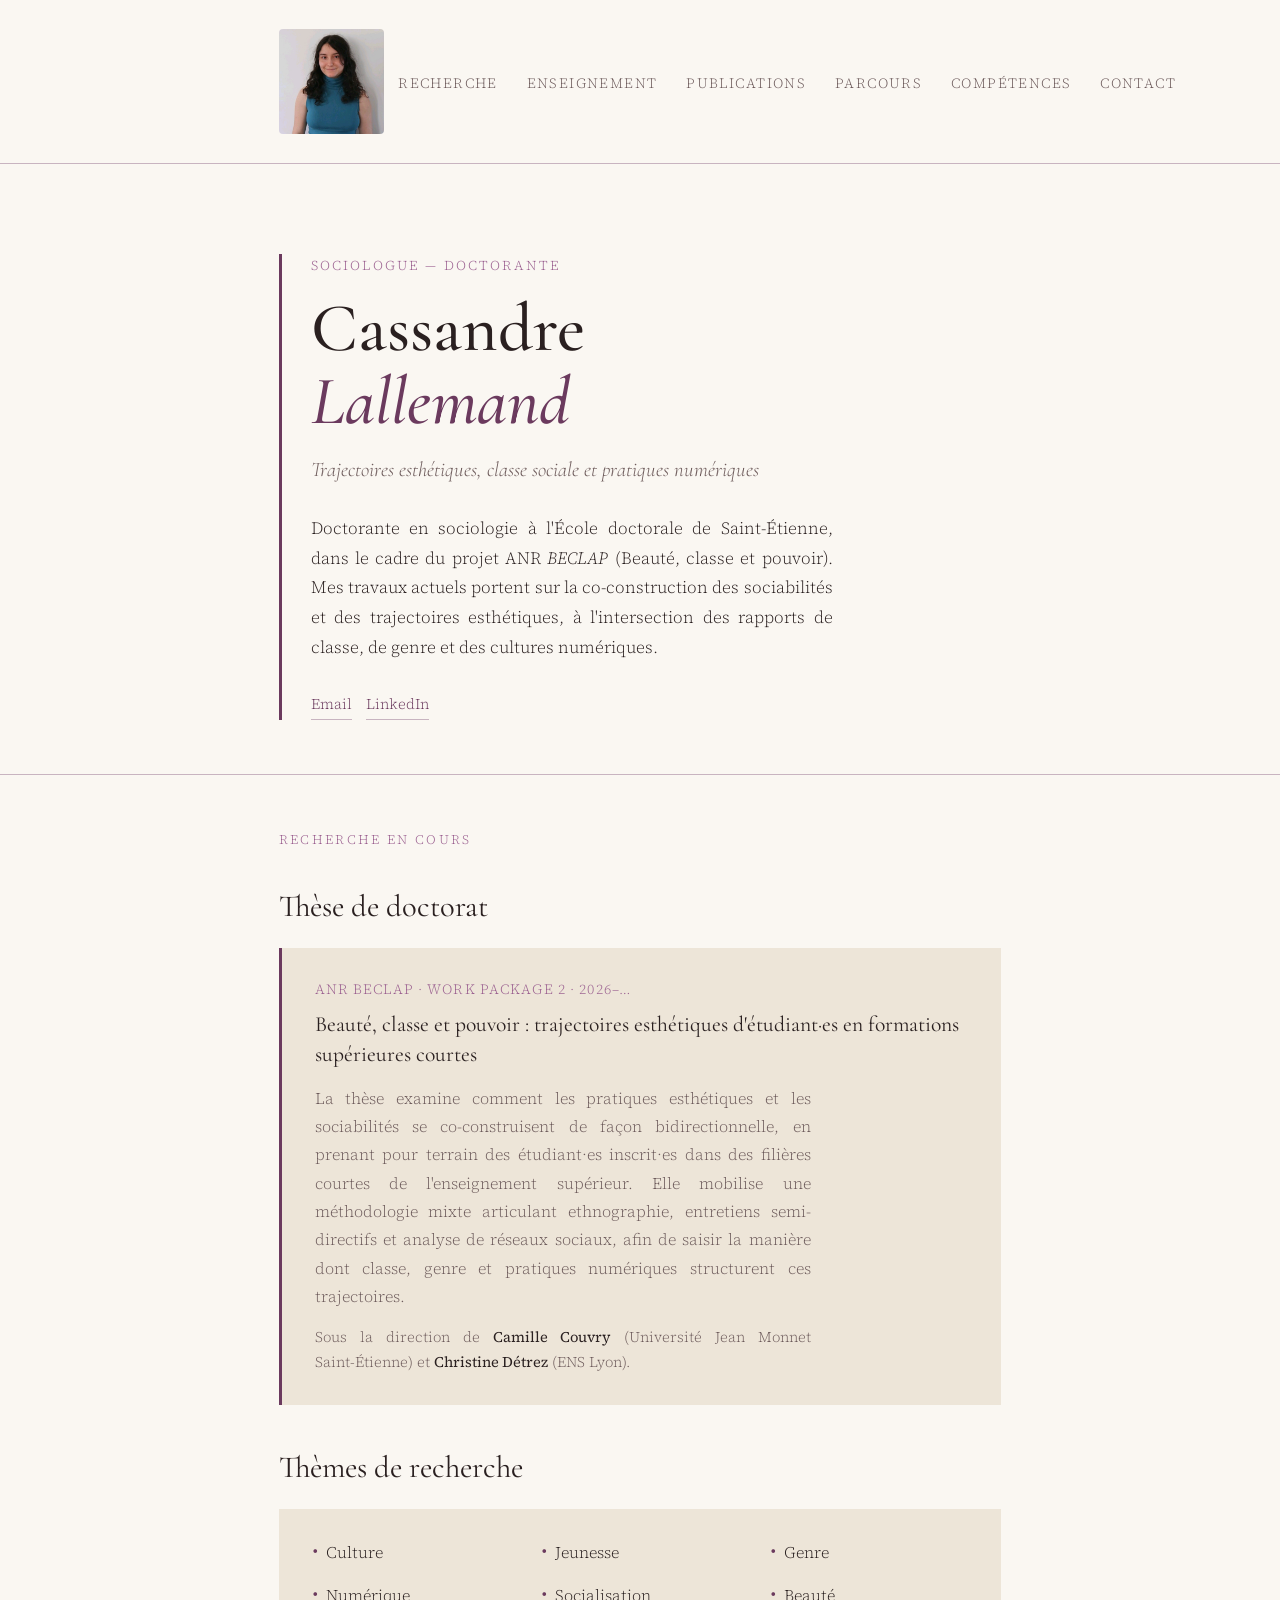
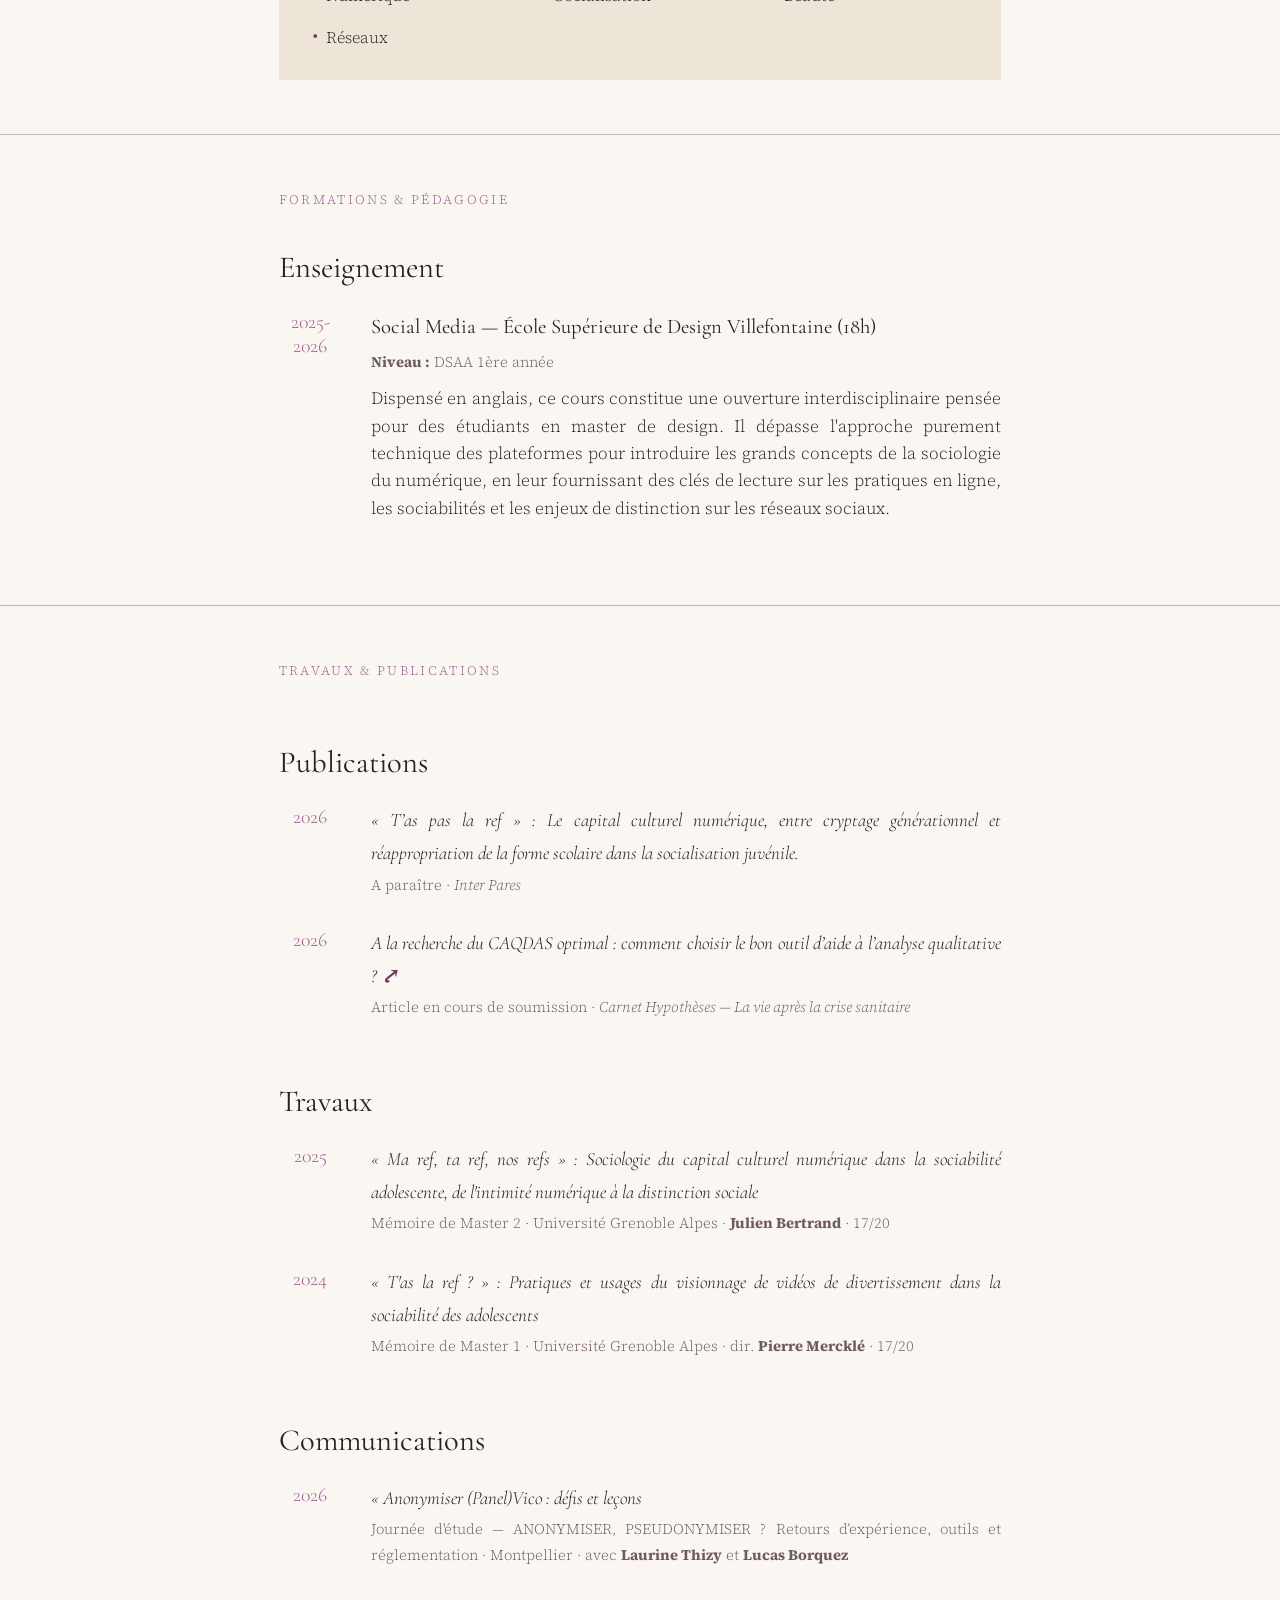
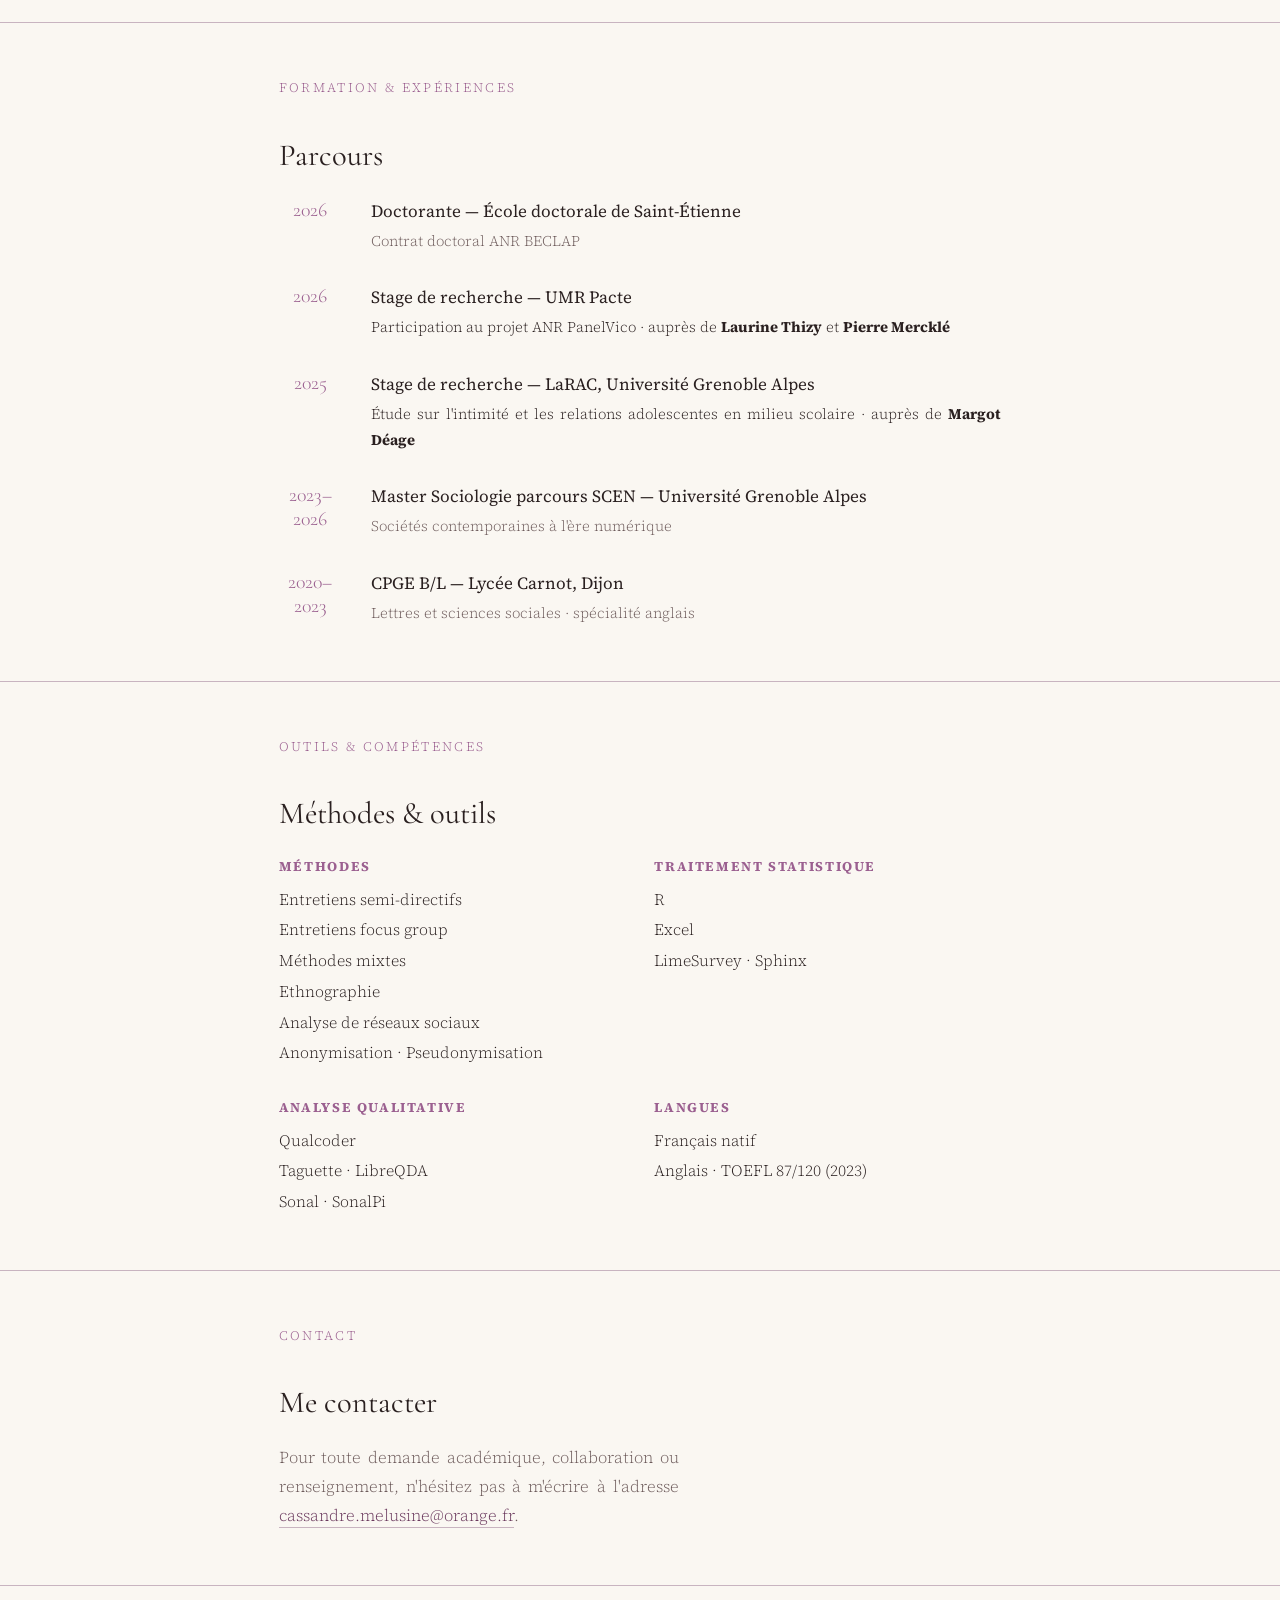
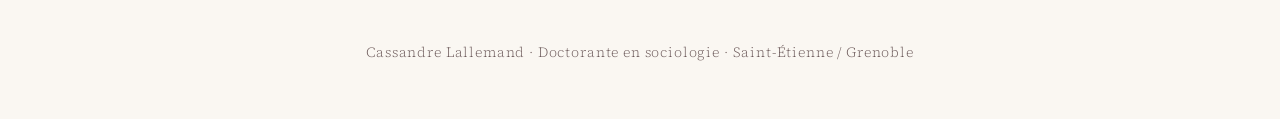
==== index.html @ 973149cc "edit ajout pages html sous sections" ====
<!DOCTYPE html>
<html lang="fr">
<head>
  <meta charset="UTF-8" />
  <meta name="viewport" content="width=device-width, initial-scale=1.0" />
  <title>Cassandre Lallemand — Sociologue</title>
  <link rel="preconnect" href="https://fonts.googleapis.com" />
  <link rel="preconnect" href="https://fonts.gstatic.com" crossorigin />
  <link href="https://fonts.googleapis.com/css2?family=Cormorant+Garamond:ital,wght@0,300;0,400;0,600;1,300;1,400&family=Source+Serif+4:ital,wght@0,300;0,400;1,300&display=swap" rel="stylesheet" />
  <link rel="stylesheet" href="style.css" />
</head>

<body>

  <!-- ── Navigation ── -->
  <nav>
    <div class="container">
     <a class="nav-name" href="#">
    <img src="image/profil.png" alt="Photo de Cassandre Lallemand">
</a>
      <ul class="nav-links">
        <li><a href="#recherche">Recherche</a></li>
        <li><a href="#teaching">Enseignement</a></li>
        <li><a href="#publications">Publications</a></li>
        <li><a href="#parcours">Parcours</a></li>
        <li><a href="#competences">Compétences</a></li>
        <li><a href="#contact">Contact</a></li>
      </ul>
    </div>
  </nav>

  <!-- ── Hero ── -->
  <header>
    <div class="container">
      <div class="hero-inner">
        <div class="hero-text">
          <p class="hero-label">Sociologue — Doctorante</p>
          <h1>Cassandre<br /><em>Lallemand</em></h1>
          <p class="hero-tagline">
            Trajectoires esthétiques, classe sociale et pratiques numériques
          </p>
          <p class="hero-bio">
            Doctorante en sociologie à l'École doctorale de Saint-Étienne, dans le cadre du projet ANR <em>BECLAP</em> (Beauté, classe et pouvoir). Mes travaux actuels portent sur la co-construction des sociabilités et des trajectoires esthétiques, à l'intersection des rapports de classe, de genre et des cultures numériques.
          </p>
          <div class="hero-contact">
           <a href="mailto:votre.email@exemple.com">Email</a>
            <a href="https://www.linkedin.com/in/cassandre-lallemand-25590733a" target="_blank" rel="noopener noreferrer">LinkedIn</a>
          </div>

        </div>
      </div>
    </div>
  </header>

  <!-- ── Recherche en cours ── -->
  <section id="recherche">
    <div class="container">
      <p class="section-eyebrow">Recherche en cours</p>
      <h2>Thèse de doctorat</h2>
      <div class="thesis-card">
        <p class="card-meta">ANR BECLAP · Work Package 2 · 2026–…</p>
        <h3>
         <a href="pages/projetdethese.html" class="test">
    Beauté, classe et pouvoir : trajectoires esthétiques d'étudiant·es en formations supérieures courtes
  </a>
        </h3>
        <p>
          La thèse examine comment les pratiques esthétiques et les sociabilités
          se co-construisent de façon bidirectionnelle, en prenant pour terrain
          des étudiant·es inscrit·es dans des filières courtes de l'enseignement
          supérieur. Elle mobilise une méthodologie mixte articulant ethnographie,
          entretiens semi-directifs et analyse de réseaux sociaux, afin de saisir
          la manière dont classe, genre et pratiques numériques structurent ces
          trajectoires.
        </p>
        <p class="card-supervisors">
          Sous la direction de <strong>Camille Couvry</strong> (Université Jean Monnet Saint-Étienne)
          et <strong>Christine Détrez</strong> (ENS Lyon).
        </p>
      </div>

        <h2>Thèmes de recherche</h2>
<div class="thesis-card themes-card">
  <ul class="themes-list">
    <li>Culture</li>
    <li>Numérique</li>
    <li>Réseaux</li>
    <li>Jeunesse</li>
    <li>Genre</li>
    <li>Socialisation</li>
    <li>Beauté</li>
  </ul>
</div>
    </div>
  </section>

  <!-- NOUVELLE SECTION : ENSEIGNEMENT               -->
  <section id="teaching">
    <div class="container">
      <p class="section-eyebrow">Formations & Pédagogie</p>
      <h2>Enseignement</h2>

      <!-- ARTICLE 1 : Social Media — École Supérieure de Design Villefontaine (18h) -->
      <div class="teaching-item">
        <div class="te-date">2025-2026</div>
        <div class="te-body">
            <span class="te-title">Social Media — École Supérieure de Design Villefontaine (18h)</span>
            <div class="te-details">
                <strong>Niveau :</strong> DSAA 1ère année
            </div>
            <div class="te-description">
                <p>Dispensé en anglais, ce cours constitue une ouverture interdisciplinaire pensée pour des étudiants en master de design. Il dépasse l'approche purement technique des plateformes pour introduire les grands concepts de la sociologie du numérique, en leur fournissant des clés de lecture sur les pratiques en ligne, les sociabilités et les enjeux de distinction sur les réseaux sociaux.</p>
            </div>
        </div>
      </div>

    </div >
  </section>

  <!-- ── Publications ── -->
  <section id="publications">
    <div class="container">
      <p class="section-eyebrow">Travaux &amp; publications</p>
      <h2>Publications</h2>

      <ul class="pub-list">

        <!-- Article à paraître — à compléter -->
        <li class="pub-item">
          <span class="pub-year">2026</span>
          <div class="pub-body">
            <p class="pub-title">« T’as pas la ref » : Le capital culturel numérique, entre cryptage générationnel et réappropriation de la forme scolaire dans la socialisation juvénile.</p>
            <p class="pub-meta">
              A paraître ·
              <em>Inter Pares</em>
            </p>
          </div>
        </li>

        <li class="pub-item">
          <span class="pub-year">2026</span>
          <div class="pub-body">
            <p class="pub-title">A la recherche du CAQDAS optimal : comment choisir le bon outil d’aide à l’analyse qualitative ?
              <a href="https://vico.hypotheses.org/2273" class="styled-link">&#10532;</a>
            </p>
            
            <p class="pub-meta">
              Article en cours de soumission ·
              <em>Carnet Hypothèses — La vie après la crise sanitaire</em>
            </p>
          </div>
        </li>

      </ul>

      <h2>Travaux</h2>
             <ul class="pub-list">
      <!-- Mémoires de master -->
        <li class="pub-item">
          <span class="pub-year">2025</span>
          <div class="pub-body">
            <p class="pub-title">
              <a href="pages/memoire.html" class="test"> « Ma ref, ta ref, nos refs » : Sociologie du capital culturel numérique dans la sociabilité adolescente, de l'intimité numérique à la distinction sociale
                </a>
              </p>
            <p class="pub-meta">Mémoire de Master 2 · Université Grenoble Alpes · <strong>Julien Bertrand</strong> · 17/20</p>
          </div>
        </li>

        <li class="pub-item">
          <span class="pub-year">2024</span>
          <div class="pub-body">
            <p class="pub-title">
              « T'as la ref ? » : Pratiques et usages du visionnage de vidéos de divertissement dans la sociabilité des adolescents
            </p>
            <p class="pub-meta">Mémoire de Master 1 · Université Grenoble Alpes · dir. <strong>Pierre Mercklé</strong> · 17/20</p>
          </div>
        </li>


      </ul>
      <h2>Communications</h2>
             <ul class="pub-list">
      <!-- Journées d'étude -->
        <li class="pub-item">
          <span class="pub-year">2026</span>
          <div class="pub-body">
            <p class="pub-title">
              <a href="pages/JEMontpellier.html" class="test"> « Anonymiser (Panel)Vico : défis et leçons
                </a>
              </p>
            <p class="pub-meta">Journée d'étude — ANONYMISER, PSEUDONYMISER ? Retours d’expérience, outils et réglementation · Montpellier · avec <strong>Laurine Thizy</strong> et <strong>Lucas Borquez</strong></p>
          </div>
        </li>


      </ul>
    </div>
  </section>

  <!-- ── Parcours ── -->
 <section id="parcours">
  <div class="container">
    <p class="section-eyebrow">Formation &amp; expériences</p>
    <h2>Parcours</h2>

    <ul class="timeline">
      <li class="tl-item">
        <span class="tl-date">2026</span>
        <div class="tl-body">
          <p class="tl-title">Doctorante — École doctorale de Saint-Étienne</p>
          <p class="tl-sub">Contrat doctoral ANR BECLAP</p>
        </div>
      </li>
      
      <li class="tl-item">
        <span class="tl-date">2026</span>
        <div class="tl-body">
          <p class="tl-title">Stage de recherche — UMR Pacte</p>
          <p class="tl-sub">
            <a href="pages/stagePanelVico.html" class="test">
              Participation au projet ANR PanelVico · auprès de <strong>Laurine Thizy</strong> et <strong>Pierre Mercklé</strong>
            </a>
          </p>
        </div>
      </li>
      
      <li class="tl-item">
        <span class="tl-date">2025</span>
        <div class="tl-body">
          <p class="tl-title">Stage de recherche — LaRAC, Université Grenoble Alpes</p>
          <p class="tl-sub">
            <a href="pages/stageLaRAC.html" class="test">
              Étude sur l'intimité et les relations adolescentes en milieu scolaire · auprès de <strong>Margot Déage</strong>
            </a>
          </p>
        </div>
      </li>
      
      <li class="tl-item">
        <span class="tl-date">2023–2026</span>
        <div class="tl-body">
          <p class="tl-title">Master Sociologie parcours SCEN — Université Grenoble Alpes</p>
          <p class="tl-sub">Sociétés contemporaines à l'ère numérique</p>
        </div>
      </li>
      <li class="tl-item">
        <span class="tl-date">2020–2023</span>
        <div class="tl-body">
          <p class="tl-title">CPGE B/L — Lycée Carnot, Dijon</p>
          <p class="tl-sub">Lettres et sciences sociales · spécialité anglais</p>
        </div>
      </li>
    </ul>
  </div>
</section>

  <!-- ── Compétences ── -->
  <section id="competences">
    <div class="container">
      <p class="section-eyebrow">Outils &amp; compétences</p>
      <h2>Méthodes &amp; outils</h2>

      <div class="skills-grid">
        <div class="skill-group">
          <h3>Méthodes</h3>
          <ul>
            <li>Entretiens semi-directifs</li>
            <li>Entretiens focus group</li>
            <li>Méthodes mixtes</li>
            <li>Ethnographie</li>
            <li>Analyse de réseaux sociaux</li>
            <li>Anonymisation · Pseudonymisation</li>
          </ul>
        </div>
        <div class="skill-group">
          <h3>Traitement statistique</h3>
          <ul>
            <li>R</li>
            <li>Excel</li>
            <li>LimeSurvey · Sphinx</li>
          </ul>
        </div>
        <div class="skill-group">
          <h3>Analyse qualitative</h3>
          <ul>
            <li>Qualcoder</li>
            <li>Taguette · LibreQDA</li>
            <li>Sonal · SonalPi</li>
          </ul>
        </div>
        <div class="skill-group">
          <h3>Langues</h3>
          <ul>
            <li>Français natif</li>
            <li>Anglais · TOEFL 87/120 (2023)</li>
          </ul>
        </div>
      </div>
    </div>
  </section>

  <!-- ── Contact ── -->
  <section id="contact">
    <div class="container">
      <p class="section-eyebrow">Contact</p>
      <h2>Me contacter</h2>
      <p style="font-size: 0.92rem; color: var(--clr-muted); max-width: 50ch;">
        Pour toute demande académique, collaboration ou renseignement,
        n'hésitez pas à m'écrire à l'adresse
        <a href="mailto:cassandre.melusine@orange.fr" style="color: var(--clr-bordeaux); text-decoration: none; border-bottom: 1px solid var(--clr-rule);">cassandre.melusine@orange.fr</a>.
      </p>
    </div>
  </section>

  <!-- ── Footer ── -->
  <footer>
    <div class="container">
      Cassandre Lallemand · Doctorante en sociologie · Saint-Étienne / Grenoble
    </div>
  </footer>

</body>
</html>
---- style.css ----
/* ── Tokens ──────────────────────────────────────────── */
:root {
    --clr-bg:        #FAF7F2;
    --clr-beige:     #EDE5D8;
    --clr-bordeaux:  #6B3A5E;
    --clr-bordeaux-light: #9B6090;
    --clr-text:      #2A2020;
    --clr-muted:     #6E5C5C;
    --clr-rule:      #C8B4C0;

    --ff-display:  'Cormorant Garamond', Georgia, serif;
    --ff-body:     'Source Serif 4', Georgia, serif;

    --space-xs:  0.4rem;
    --space-s:   0.8rem;
    --space-m:   1.6rem;
    --space-l:   3rem;
    --space-xl:  5rem;

    --max-w: 780px;
}

*, *::before, *::after { box-sizing: border-box; margin: 0; padding: 0; }

html { font-size: 18px; scroll-behavior: smooth; }

body {
    background: var(--clr-bg);
    color: var(--clr-text);
    font-family: var(--ff-body);
    font-weight: 300;
    line-height: 1.75;
}

/* ── Layout ──────────────────────────────────────────── */
.container {
    max-width: var(--max-w);
    margin: 0 auto;
    padding: 0 var(--space-m);
}

/* ── Navigation ──────────────────────────────────────── */
nav {
    position: sticky;
    top: 0;
    z-index: 100;
    background: rgba(250, 247, 242, 0.92);
    backdrop-filter: blur(6px);
    border-bottom: 1px solid var(--clr-rule);
}

nav .container {
  display: flex;
  align-items: center;
  justify-content: space-between;
  /* Augmentation du padding vertical pour créer plus d'espace */
  padding-top: var(--space-m); 
  padding-bottom: var(--space-m); 
}

.nav-name {
  /* Suppression des styles textuels */
  font-family: none; 
  font-size: 0; /* Important : annule le font-size du texte */
  letter-spacing: 0;
  color: transparent; /* Rend la couleur de texte invisible */
  text-decoration: none;
}

/* Ajout d'un sélecteur pour cibler spécifiquement l'image à l'intérieur du nom */
.nav-name img {
    display: block; /*
    width: 105px; /* Largeur souhaitée de la photo (ajustez au besoin) */
    height: 105px; /* Hauteur souhaitée de la photo (doit idéalement être égale à la largeur pour un carré parfait) */
    border-radius: 4px; 
     margin-right: var(--space-s); //* Optionnel : adoucit les coins de l'image */
}

.nav-links {
    display: flex;
    gap: var(--space-m);
    list-style: none;
}

.nav-links a {
    font-family: var(--ff-body);
    font-size: 0.78rem;
    letter-spacing: 0.10em;
    text-transform: uppercase;
    color: var(--clr-muted);
    text-decoration: none;
    transition: color 0.2s;
}

.nav-links a:hover { color: var(--clr-bordeaux); }

.styled-link {
    text-decoration: none; /* Supprime le soulignement bleu/noir par défaut du lien */
    color: #6B3A5E;        /* Définit une couleur attractive (ex: bleu) */
    font-weight: bold;     /* Rend le texte plus visible et important */
    display: inline-block; /* Permet de mieux gérer l'espacement interne */
    font-size: inherit;   /* Force le lien à prendre la taille du texte environnant */
    font-family: inherit; /* Force le lien à prendre la police du texte environnant */
}

.test {
    color: #2A2020;        /* Définit une couleur attractive (ex: bleu) */
    display: inline-block; /* Permet de mieux gérer l'espacement interne */
    text-decoration: none;
}

.test:hover {
    font-weight: bold;         /* Rend le texte gras au survol */
     color: #6B3A5E;
    text-decoration: underline; /* Ajoute le soulignement au survol */
}

/* ── Hero ────────────────────────────────────────────── */
header {
    padding: var(--space-xl) 0 var(--space-l);
}

.hero-inner {
    display: flex;
    align-items: flex-start;
    gap: var(--space-l);
}

/* La signature : ligne verticale bordeaux à gauche du bloc nom */
.hero-text {
    border-left: 3px solid var(--clr-bordeaux);
    padding-left: var(--space-m);
}

.hero-label {
    font-family: var(--ff-body);
    font-size: 0.75rem;
    letter-spacing: 0.16em;
    text-transform: uppercase;
    color: var(--clr-bordeaux-light);
    margin-bottom: var(--space-s);
}

h1 {
    font-family: var(--ff-display);
    font-weight: 500;
    font-size: clamp(2.4rem, 6vw, 3.8rem);
    line-height: 1.08;
    color: var(--clr-text);
    margin-bottom: var(--space-s);
}

h1 em {
    font-style: italic;
    color: var(--clr-bordeaux);
}

.hero-tagline {
    font-family: var(--ff-display);
    font-style: italic;
    font-size: 1.15rem;
    color: var(--clr-muted);
    margin-bottom: var(--space-m);
    line-height: 1.5;
}

.hero-bio {
    font-size: 0.95rem;
    color: var(--clr-text);
    max-width: 58ch;
    margin-bottom: var(--space-m);
}

.hero-contact {
    display: flex;
    flex-wrap: wrap;
    gap: var(--space-s);
    font-size: 0.82rem;
    color: var(--clr-muted);
}

.hero-contact a {
    color: var(--clr-bordeaux);
    text-decoration: none;
    border-bottom: 1px solid var(--clr-rule);
    padding-bottom: 1px;
    transition: border-color 0.2s, color 0.2s;
}

.hero-contact a:hover {
    color: var(--clr-text);
    border-color: var(--clr-bordeaux);
}

/* ── Sections communes ───────────────────────────────── */
section {
    padding: var(--space-l) 0;
    border-top: 1px solid var(--clr-rule);
}

.section-eyebrow {
    font-size: 0.72rem;
    letter-spacing: 0.18em;
    text-transform: uppercase;
    color: var(--clr-bordeaux-light);
    margin-bottom: var(--space-m);
}

h2 {
    font-family: var(--ff-display);
    font-weight: 400;
    font-size: 1.7rem;
    color: var(--clr-text);
    margin-bottom: var(--space-m);
}

/* ============================================== */
/* AJUSTEMENT DE MARGE POUR LES TITRES DE SECTION   */
/* ============================================== */

h2 {
    margin-bottom: var(--space-s); /* Utilise l'espace S (0.8rem) défini dans vos tokens */
}

#travaux h2, 
#publications h2 {
    margin-top: var(--space-l); 
}


/* ── Recherche en cours ──────────────────────────────── */
.thesis-card {
    background: var(--clr-beige);
    border-left: 3px solid var(--clr-bordeaux);
    padding: var(--space-m) var(--space-m) var(--space-m) calc(var(--space-m) + 4px);
}

.thesis-card .card-meta {
    font-size: 0.78rem;
    letter-spacing: 0.08em;
    text-transform: uppercase;
    color: var(--clr-bordeaux-light);
    margin-bottom: var(--space-xs);
}

.thesis-card h3 {
    font-family: var(--ff-display);
    font-weight: 400;
    font-size: 1.2rem;
    margin-bottom: var(--space-s);
    line-height: 1.4;
}

.thesis-card p {
    font-size: 0.9rem;
    color: var(--clr-muted);
    max-width: 62ch;
}

.thesis-card .card-supervisors {
    margin-top: var(--space-s);
    font-size: 0.82rem;
    color: var(--clr-muted);
}

.thesis-card .card-supervisors strong {
    color: var(--clr-text);
    font-weight: 400;
}

.thesis-card + h2 {
    margin-top: 2rem; /* Tu peux ajuster cette valeur selon tes goûts */
}

.themes-card {
    border-left: none;
}

/* Reproduit exactement le style des balises <strong> de tes directrices */
.themes-card p {
    color: var(--clr-text);
    font-weight: 400;
    font-size: 0.82rem; /* La taille héritée par ton bloc card-supervisors */
}

.themes-list {
    list-style: none;
    padding: 0;
    margin: 0;
    
    /* On passe en Grid ! */
    display: grid;
    grid-template-columns: repeat(3, 1fr); /* Crée 3 colonnes de largeur identique */
    row-gap: var(--space-s, 0.5rem);       /* Espace vertical entre les mots */
    column-gap: 1.5rem;                    /* Espace horizontal entre les colonnes */
}

/* Le style de tes mots reste identique */
.themes-list li {
    color: var(--clr-text);
    font-size: 0.9rem;
    
    /* On utilise Flexbox pour un alignement parfait */
    display: flex;
    align-items: center; /* Aligne verticalement la puce avec le milieu du texte */
    gap: 0.4rem;         /* Gère l'espace entre la puce et le mot */
}

.themes-list li::before {
    content: "•";
    color: var(--clr-bordeaux);
    font-size: 1.2rem;
    line-height: 0; /* Neutralise la hauteur invisible du caractère */
    transform: translateY(-1px); /* Ajustement millimétré vers le haut (tu peux mettre -2px si besoin) */
}

/* --- LE PLACEMENT SUR MESURE --- */
/* Colonne 1 */
.themes-list li:nth-child(1) { grid-column: 1; grid-row: 1; } /* Culture */
.themes-list li:nth-child(2) { grid-column: 1; grid-row: 2; } /* Numérique */
.themes-list li:nth-child(3) { grid-column: 1; grid-row: 3; } /* Réseaux */

/* Colonne 2 */
.themes-list li:nth-child(4) { grid-column: 2; grid-row: 1; } /* Jeunesse */
.themes-list li:nth-child(6) { grid-column: 2; grid-row: 2; } /* Socialisation (6ème élément HTML) */

/* Colonne 3 */
.themes-list li:nth-child(5) { grid-column: 3; grid-row: 1; } /* Genre (5ème élément HTML) */
.themes-list li:nth-child(7) { grid-column: 3; grid-row: 2; } /* Beauté */

/* ── Publications ────────────────────────────────────── */
.pub-list {
    list-style: none;
    display: flex;
    flex-direction: column;
    gap: var(--space-m);
}

.pub-item {
    display: grid;
    grid-template-columns: 3.5rem 1fr;
    gap: 0 var(--space-m);
    align-items: start;
}

.pub-year {
    font-family: var(--ff-display);
    font-size: 1.1rem; 
    color: var(--clr-bordeaux-light);
    padding-top: 2px;
    
    /* Les modifications pour l'esthétique : */
    text-align: center; /* Centre les années l'une au-dessus de l'autre */
    line-height: 1.2;   /* Rapproche légèrement les deux lignes pour créer un bel effet "bloc" */
}

.pub-body .pub-title {
    font-family: var(--ff-display);
    font-style: italic;
    font-size: 1.05rem;
    color: var(--clr-text);
    margin-bottom: 2px;
}

.pub-body .pub-meta {
    font-size: 0.82rem;
    color: var(--clr-muted);
}

.pub-body .pub-meta a {
    color: var(--clr-bordeaux);
    text-decoration: none;
    border-bottom: 1px solid var(--clr-rule);
}

.pub-placeholder {
    font-size: 0.88rem;
    color: var(--clr-muted);
    font-style: italic;
}

/* ── Parcours ────────────────────────────────────────── */
.timeline {
    list-style: none;
    display: flex;
    flex-direction: column;
    gap: var(--space-m);
}

.tl-item {
    display: grid;
    grid-template-columns: 3.5rem 1fr;
    gap: 0 var(--space-m);
}

.tl-date {
   font-family: var(--ff-display);
    font-size: 1.1rem; 
    color: var(--clr-bordeaux-light);
    padding-top: 2px;
    
    /* Les modifications pour l'esthétique : */
    text-align: center; /* Centre les années l'une au-dessus de l'autre */
    line-height: 1.2;   /* Rapproche légèrement les deux lignes pour créer un bel effet "bloc" */
}

.tl-body .tl-title {
    font-weight: 400;
    font-size: 0.95rem;
    color: var(--clr-text);
    margin-bottom: 2px;
}

.tl-body .tl-sub {
    font-size: 0.82rem;
    color: var(--clr-muted);
}

/* ── Compétences ─────────────────────────────────────── */
.skills-grid {
    display: grid;
    grid-template-columns: repeat(auto-fill, minmax(300px, 1fr));
    gap: var(--space-m);
}

.skill-group h3 {
    font-family: var(--ff-body);
    font-size: 0.75rem;
    letter-spacing: 0.12em;
    text-transform: uppercase;
    color: var(--clr-bordeaux-light);
    margin-bottom: var(--space-xs);
}

.skill-group ul {
    list-style: none;
    display: flex;
    flex-direction: column;
    gap: 3px;
}

.skill-group ul li {
    font-size: 0.88rem;
    color: var(--clr-text);
}

/* ── Footer ──────────────────────────────────────────── */
footer {
    border-top: 1px solid var(--clr-rule);
    padding: var(--space-l) 0;
    text-align: center;
    font-size: 0.78rem;
    color: var(--clr-muted);
    letter-spacing: 0.06em;
}

/* ── Responsive ──────────────────────────────────────── */
@media (max-width: 600px) {
    .nav-links { display: none; }

    .pub-item,
    .tl-item {
    grid-template-columns: 1fr;
    }

    .pub-year,
    .tl-date {
    text-align: left;
    font-size: 0.75rem;
    }

    h1 { font-size: 2.2rem; }
}

@media (prefers-reduced-motion: reduce) {
    * { transition: none !important; }
}

/* Alignement du logo UNIQUEMENT avec les étiquettes beiges */
@media (min-width: 768px) {
    .meta-and-logo {
        display: flex;
        justify-content: space-between;
        align-items: flex-end; /* Aligne les deux blocs par le bas */
        gap: var(--space-m);
    }
    
    .header-logo {
        flex-shrink: 0; /* Empêche le logo de rétrécir */
        margin-bottom: var(--space-m); /* Aligne parfaitement avec la marge des étiquettes beiges */
    }
    
    .header-logo img {
        max-width: 260px; /* Ton logo bien grand */
        height: auto;
        display: block;
        border-radius: 4px;
    }
}

/* Version mobile */
@media (max-width: 767px) {
    .meta-and-logo {
        display: flex;
        flex-direction: column;
    }
    .header-logo img {
        max-width: 140px;
        height: auto;
        margin-top: var(--space-s);
    }
}
/* ============================================== */
/* SECTION RÉVISÉE : ENSEIGNEMENT (Format Pub)    */
/* ============================================== */

#teaching {
    padding: var(--space-l) 0;
    border-top: 1px solid var(--clr-rule);
}

/* Conteneur de chaque item d'enseignement, utilisant la grille comme les publications */
.teaching-item {
    display: grid;
    grid-template-columns: 3.5rem 1fr; /* Colonne fixe pour l'année (3.5rem), colonne flexible pour le contenu (1fr) */
    gap: 0 var(--space-m);
    align-items: start;
    margin-bottom: var(--space-m);
}

/* Le bloc qui contient les informations de date/année à gauche (remplace .tl-date ou .pub-year) */
.te-date {
    font-family: var(--ff-display);
    font-size: 1.1rem; 
    color: var(--clr-bordeaux-light);
    padding-top: 2px;
    
    /* Les modifications pour l'esthétique : */
    text-align: center; /* Centre les années l'une au-dessus de l'autre */
    line-height: 1.2;   /* Rapproche légèrement les deux lignes pour créer un bel effet "bloc" */
}

/* Le bloc principal de contenu (le côté droit) */
.te-body {
    display: flex;
    flex-direction: column;
    justify-content: space-between;
}

/* Titre du cours, maintenant dans le flux normal */
.te-title {
    font-family: var(--ff-display);
    font-weight: 400;
    font-size: 1.15rem;
    color: var(--clr-text);
    margin-bottom: 0.3rem;
}

/* Détails (Niveau, Semestre) - Ajout d'un petit style pour l'information secondaire */
.te-details {
    font-size: 0.82rem;
    color: var(--clr-muted);
    margin-bottom: 0.5rem;
}

/* Description du cours (le paragraphe) */
.te-description p {
    line-height: 1.6;
    font-size: 0.95rem;
}

p {
    text-align: justify;
    hyphens: auto; /* Active les coupures de mots automatiques */
    -webkit-hyphens: auto; /* Pour la compatibilité avec Safari/Chrome */
}
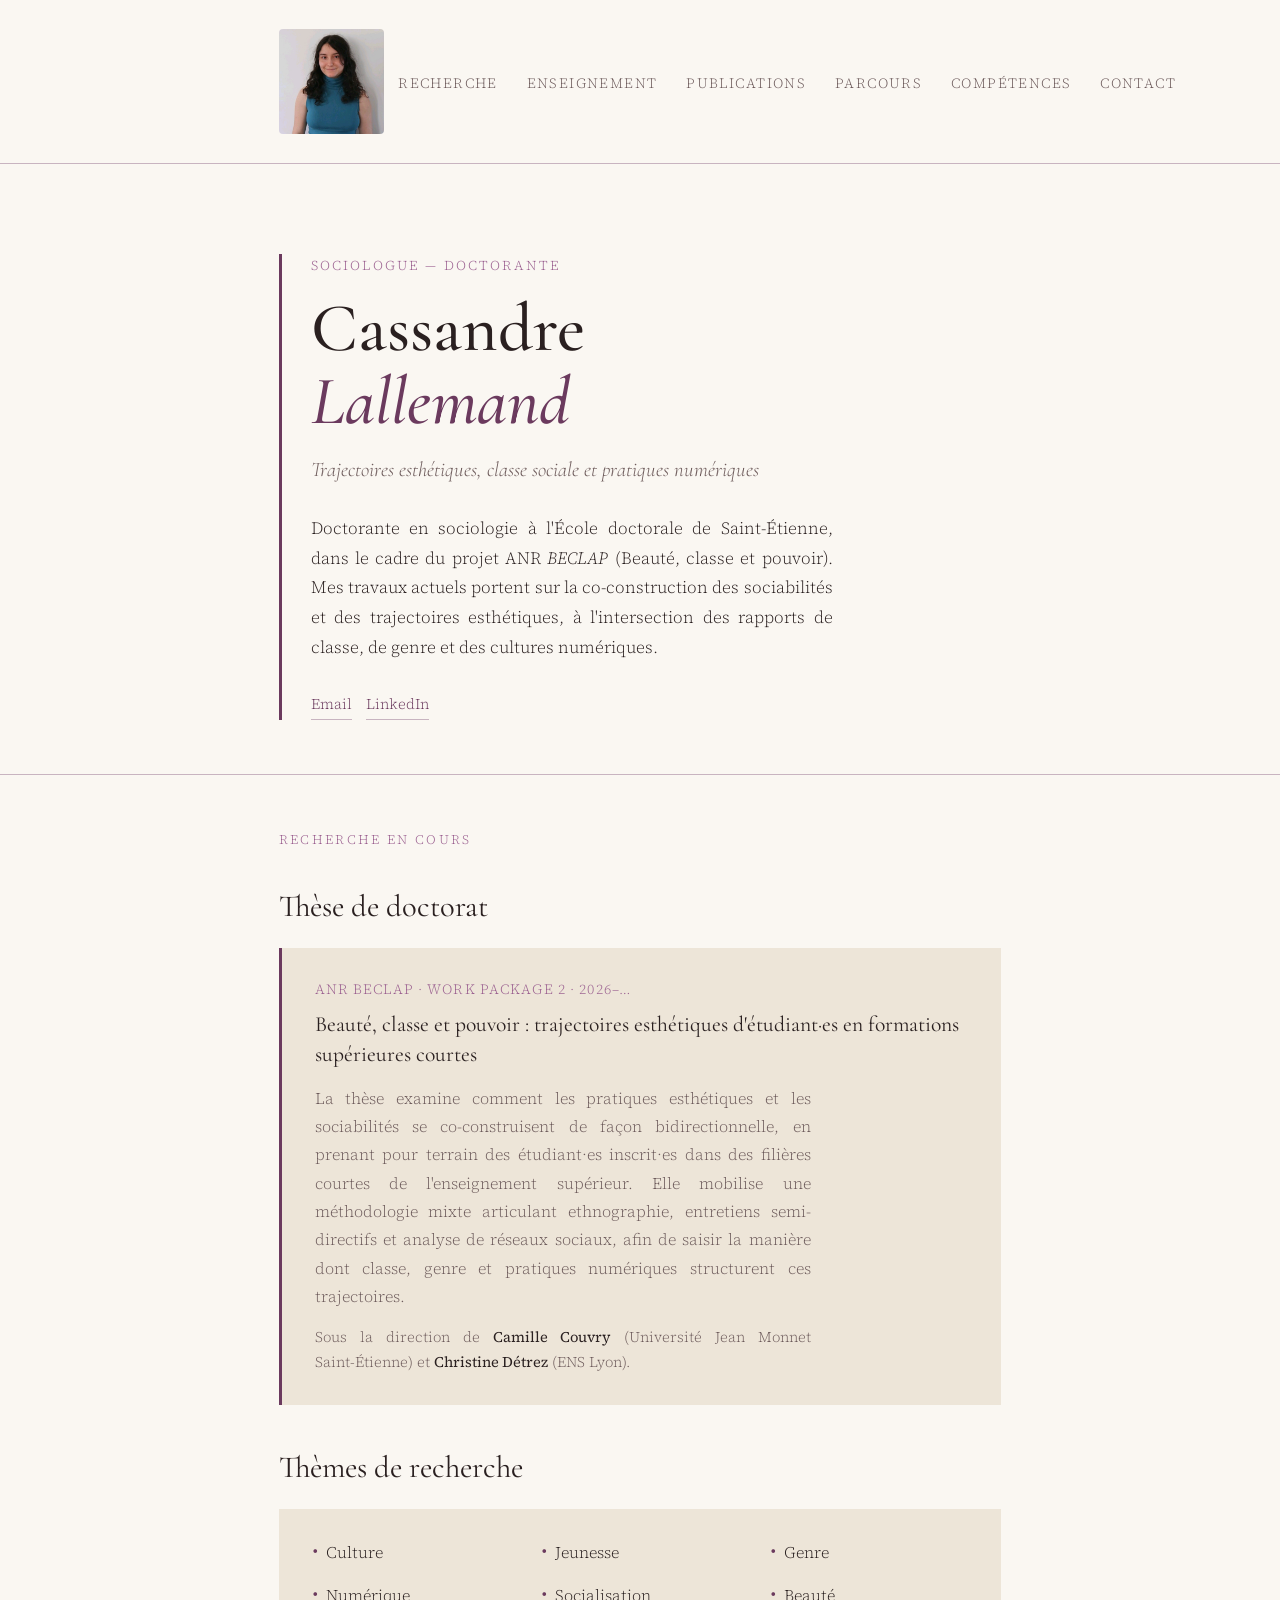
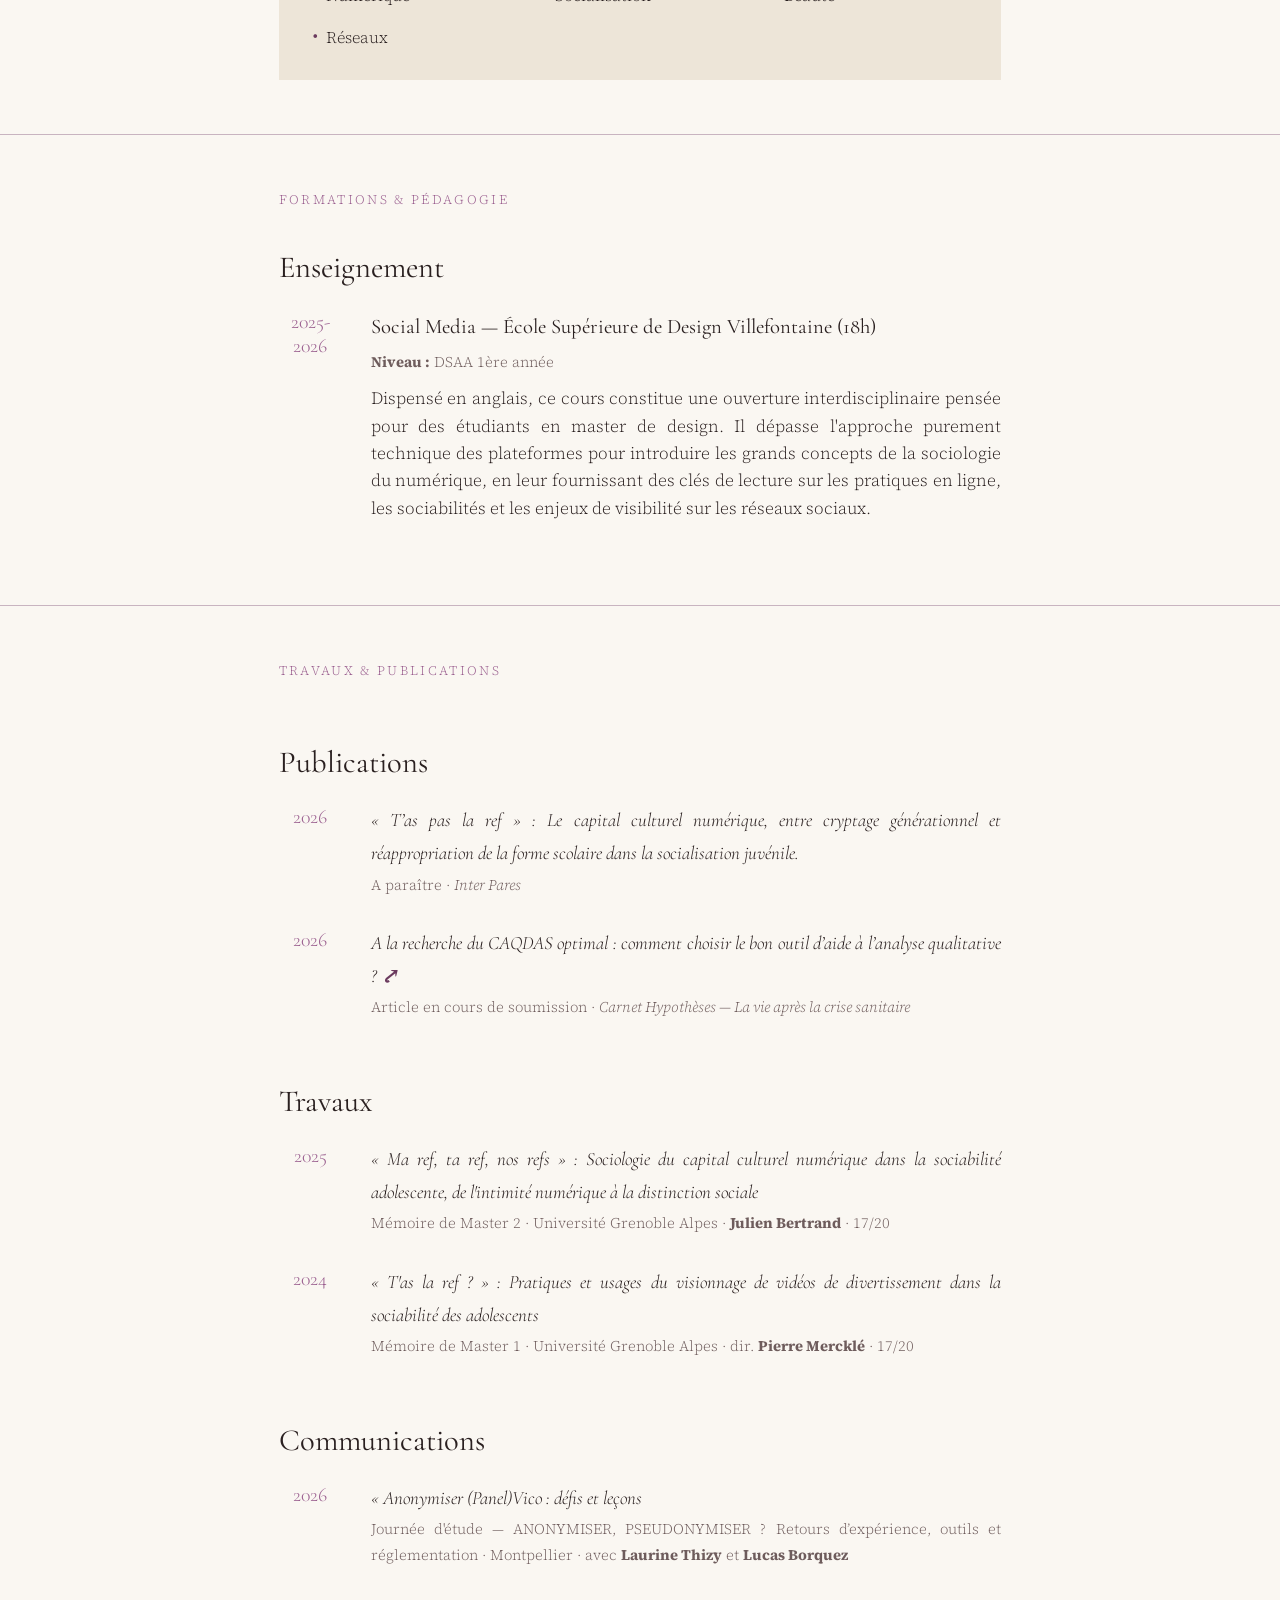
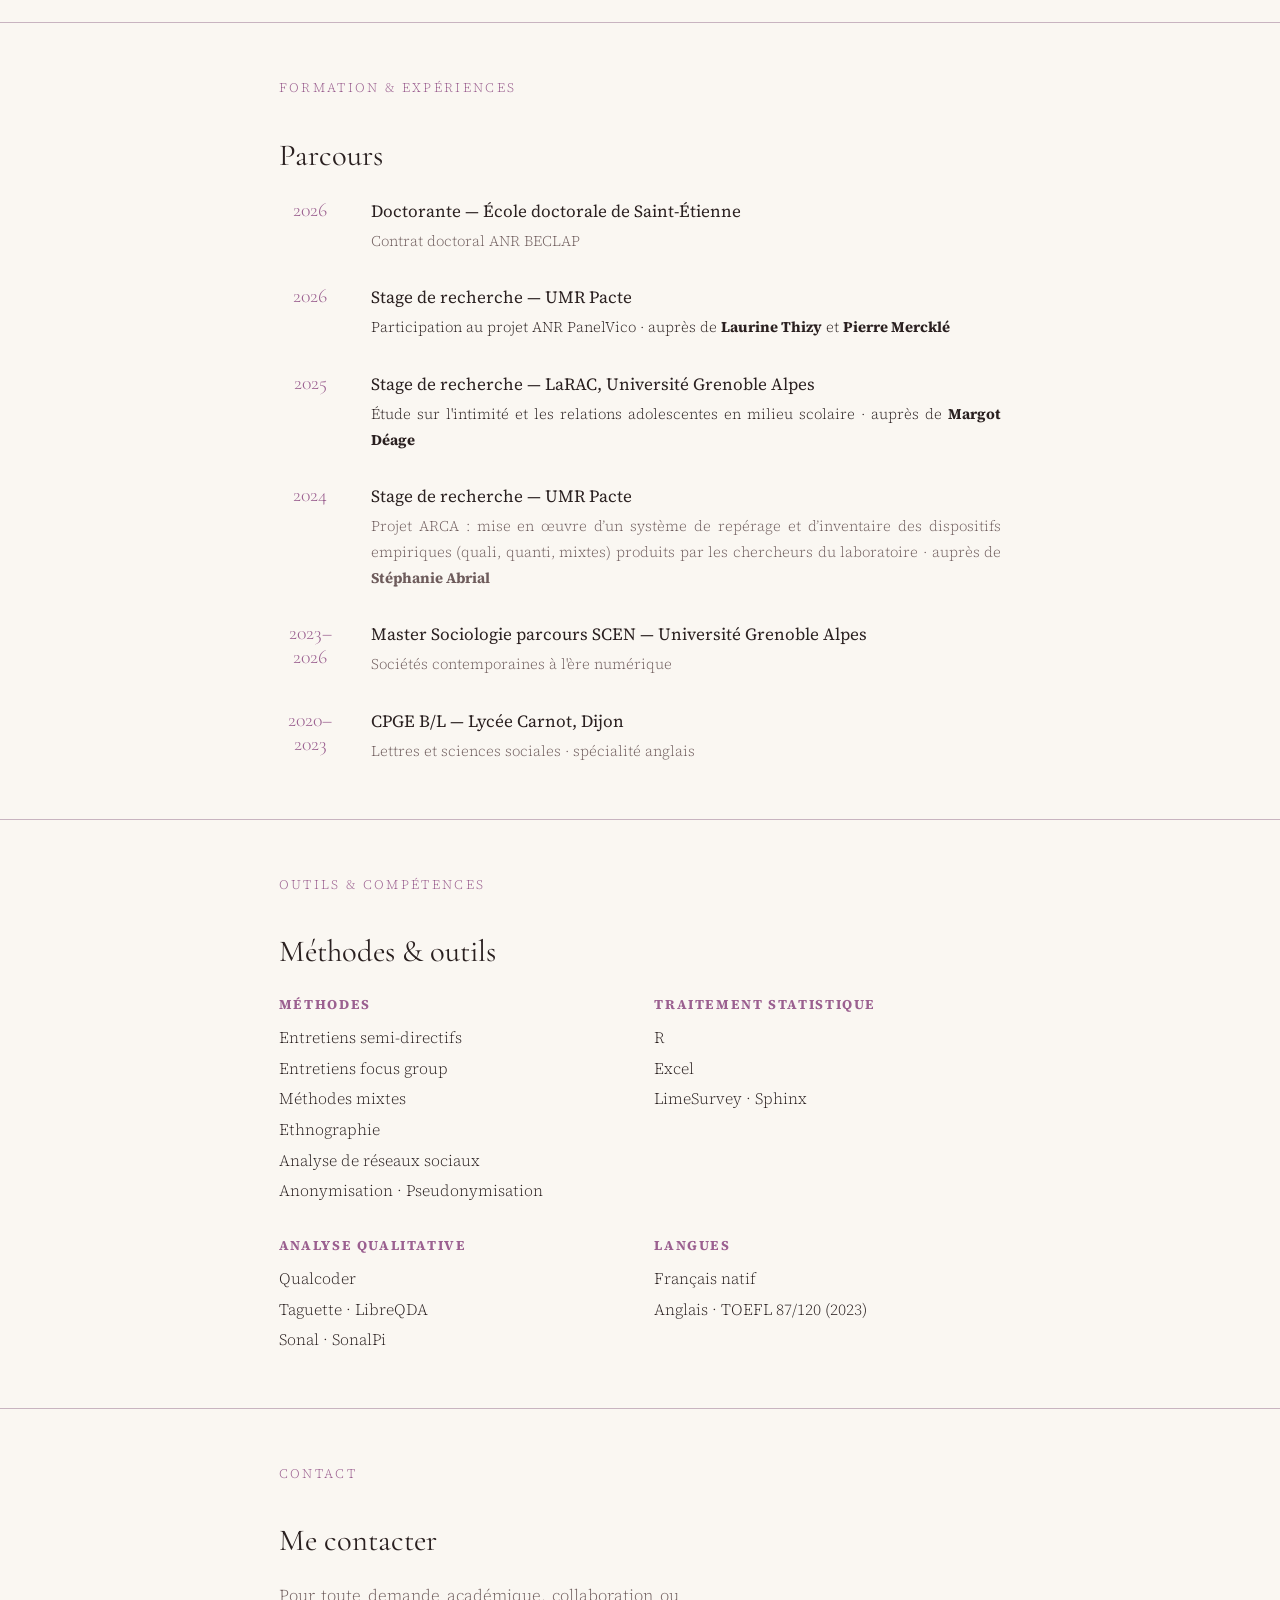
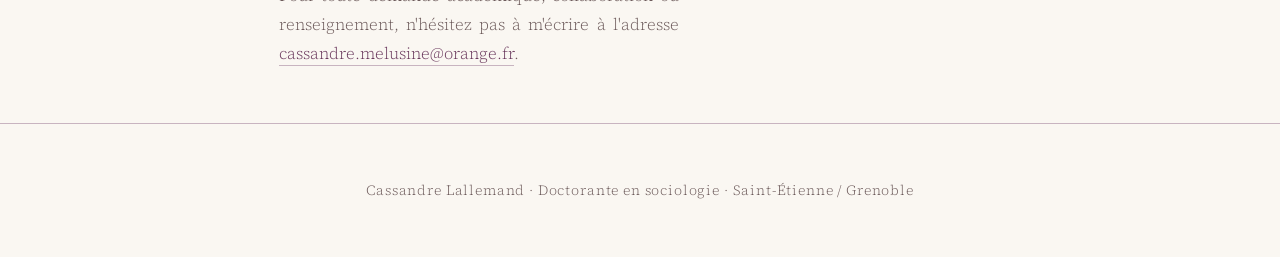
==== commit e0fe2181: "edit ajout du CV" ====
--- a/index.html
+++ b/index.html
@@ -19,12 +19,12 @@
     <img src="image/profil.png" alt="Photo de Cassandre Lallemand">
 </a>
       <ul class="nav-links">
-        <li><a href="#recherche">Recherche</a></li>
-        <li><a href="#teaching">Enseignement</a></li>
-        <li><a href="#publications">Publications</a></li>
-        <li><a href="#parcours">Parcours</a></li>
-        <li><a href="#competences">Compétences</a></li>
-        <li><a href="#contact">Contact</a></li>
+        <li><a href="#recherche"class="test">Recherche</a></li>
+        <li><a href="#teaching"class="test">Enseignement</a></li>
+        <li><a href="#publications"class="test">Publications</a></li>
+        <li><a href="#parcours"class="test">Parcours</a></li>
+        <li><a href="#competences"class="test">Compétences</a></li>
+        <li><a href="#contact"class="test">Contact</a></li>
       </ul>
     </div>
   </nav>
@@ -109,7 +109,7 @@
                 <strong>Niveau :</strong> DSAA 1ère année
             </div>
             <div class="te-description">
-                <p>Dispensé en anglais, ce cours constitue une ouverture interdisciplinaire pensée pour des étudiants en master de design. Il dépasse l'approche purement technique des plateformes pour introduire les grands concepts de la sociologie du numérique, en leur fournissant des clés de lecture sur les pratiques en ligne, les sociabilités et les enjeux de distinction sur les réseaux sociaux.</p>
+                <p>Dispensé en anglais, ce cours constitue une ouverture interdisciplinaire pensée pour des étudiants en master de design. Il dépasse l'approche purement technique des plateformes pour introduire les grands concepts de la sociologie du numérique, en leur fournissant des clés de lecture sur les pratiques en ligne, les sociabilités et les enjeux de visibilité sur les réseaux sociaux.</p>
             </div>
         </div>
       </div>
@@ -233,6 +233,16 @@
             <a href="pages/stageLaRAC.html" class="test">
               Étude sur l'intimité et les relations adolescentes en milieu scolaire · auprès de <strong>Margot Déage</strong>
             </a>
+          </p>
+        </div>
+      </li>
+
+      <li class="tl-item">
+        <span class="tl-date">2024</span>
+        <div class="tl-body">
+          <p class="tl-title">Stage de recherche — UMR Pacte</p>
+          <p class="tl-sub">
+              Projet ARCA : mise en œuvre d’un système de repérage et d’inventaire des dispositifs empiriques (quali, quanti, mixtes) produits par les chercheurs du laboratoire · auprès de <strong>Stéphanie Abrial</strong>
           </p>
         </div>
       </li>
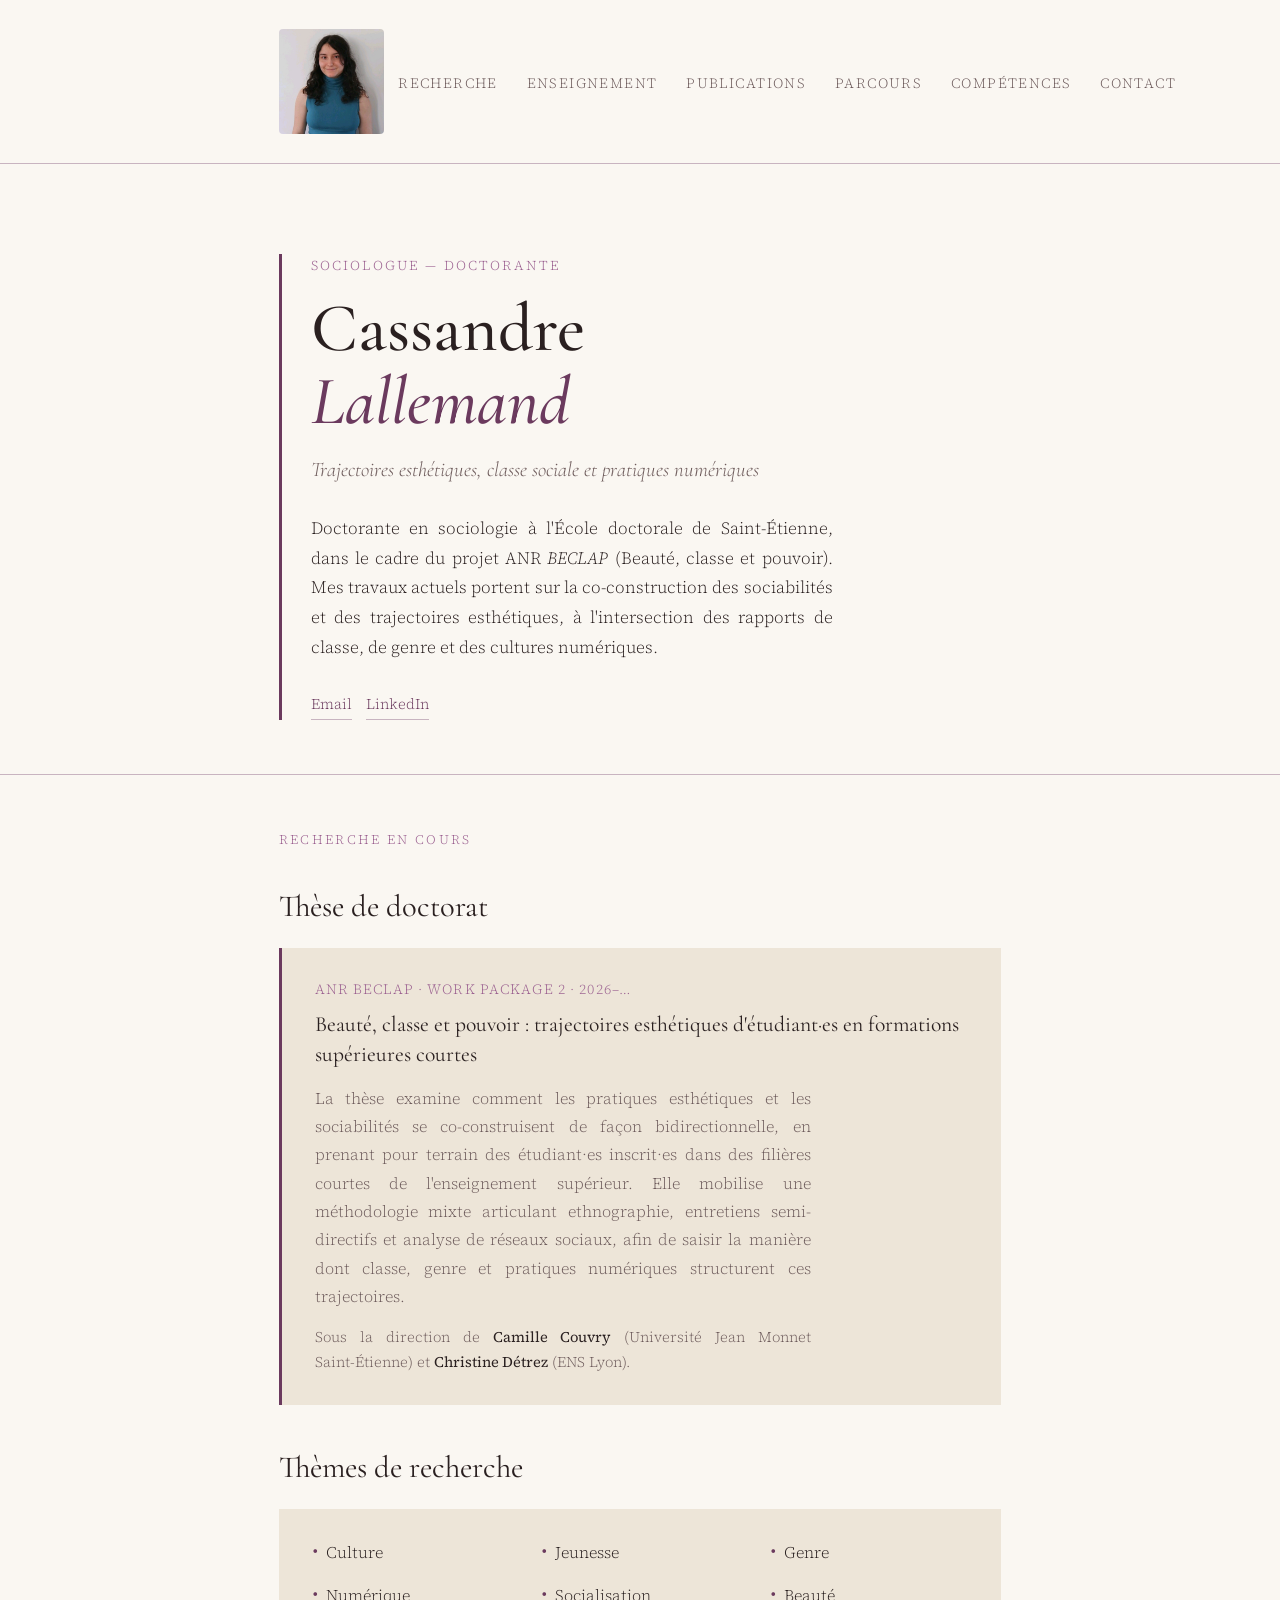
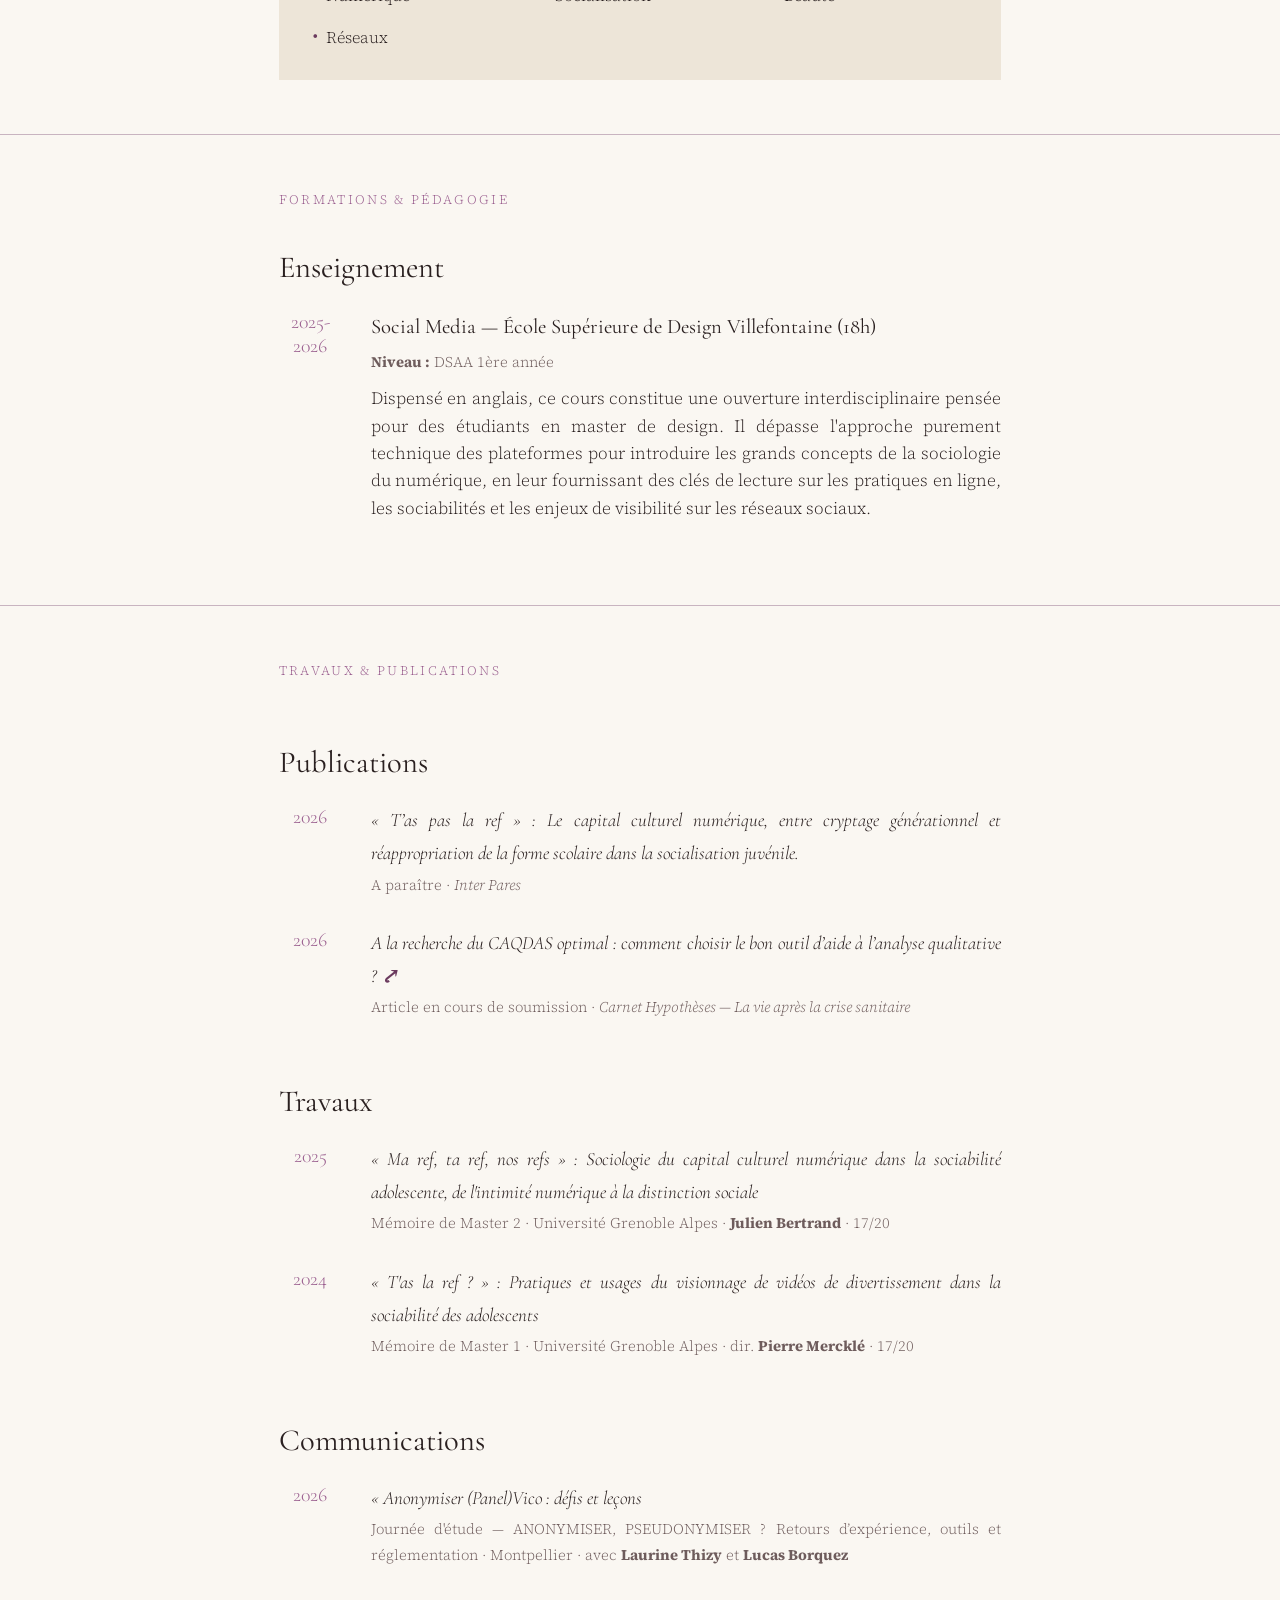
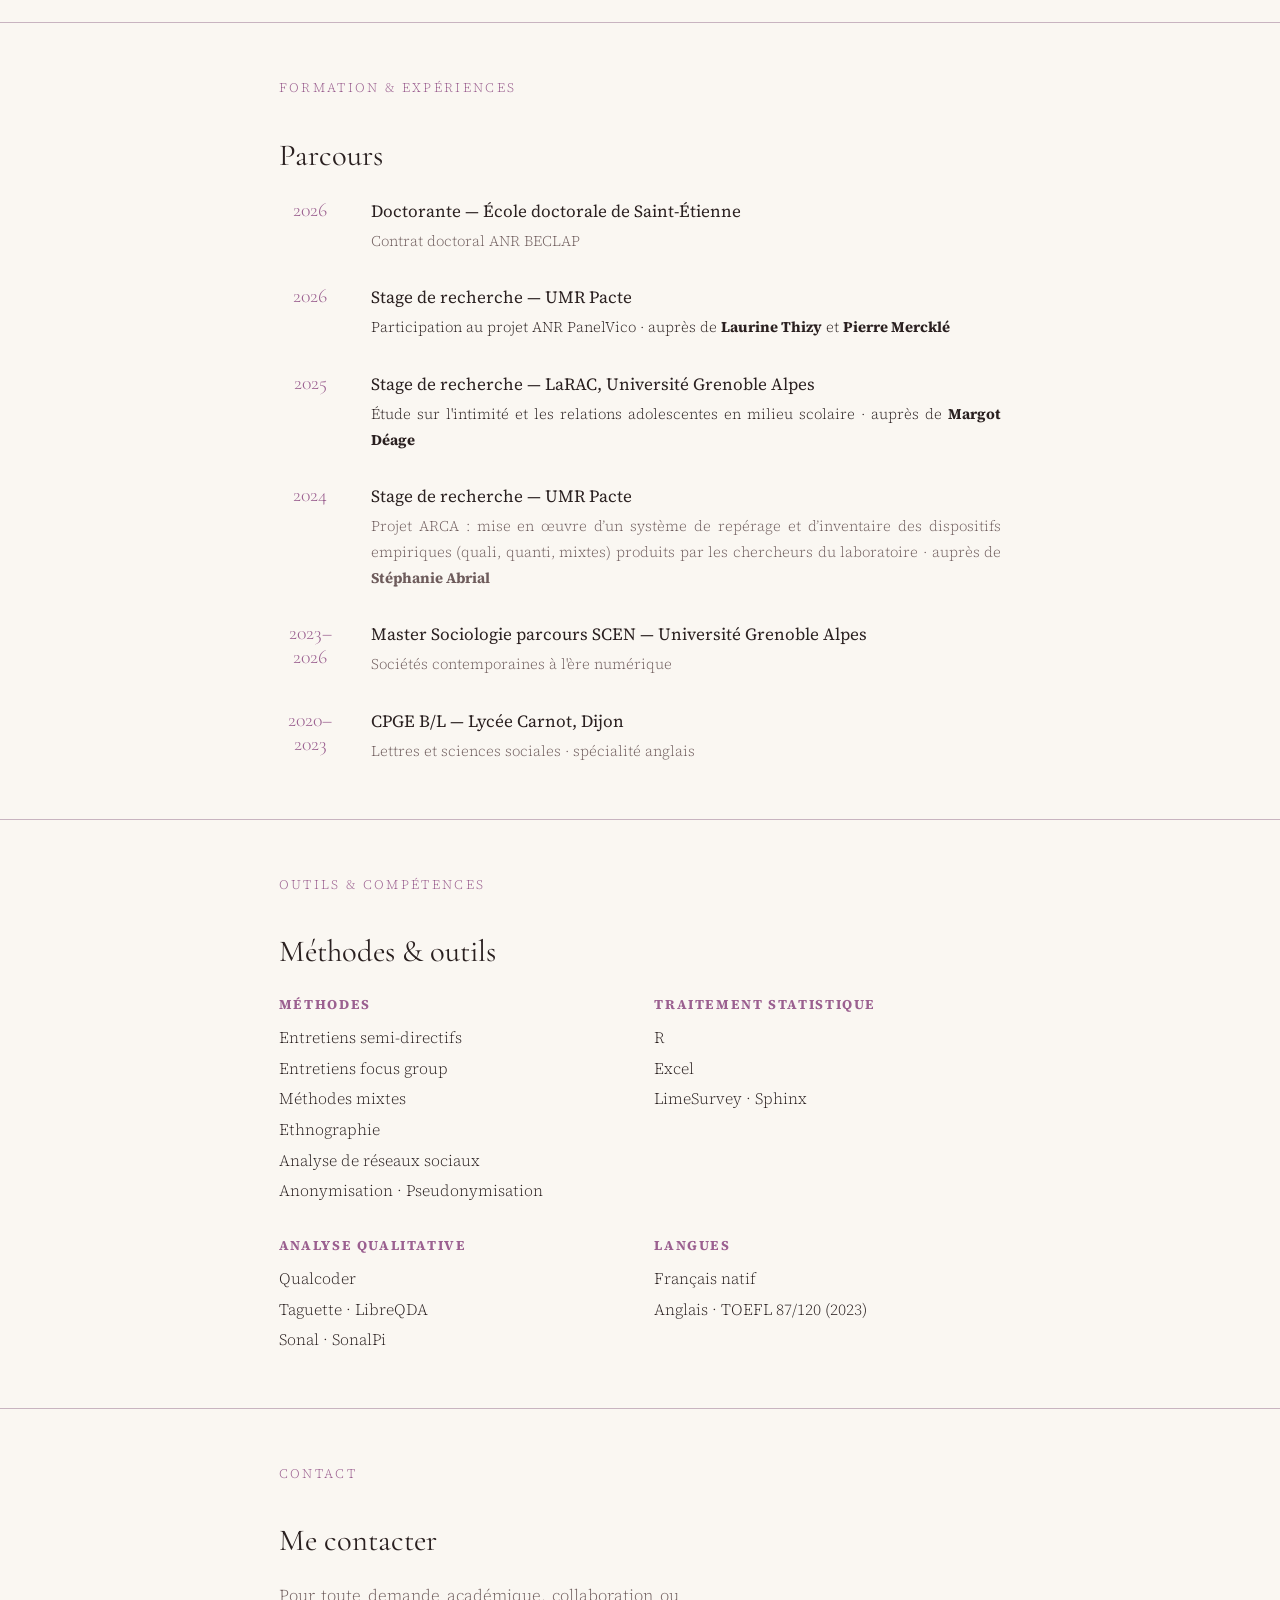
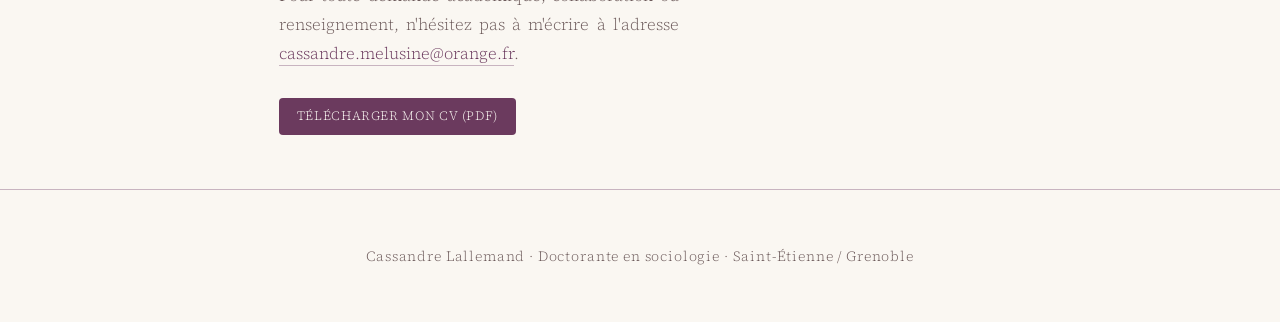
==== commit 6cb4a42d: "edit bouton pour télécharger CV" ====
--- a/index.html
+++ b/index.html
@@ -320,6 +320,10 @@
         n'hésitez pas à m'écrire à l'adresse
         <a href="mailto:cassandre.melusine@orange.fr" style="color: var(--clr-bordeaux); text-decoration: none; border-bottom: 1px solid var(--clr-rule);">cassandre.melusine@orange.fr</a>.
       </p>
+      
+     <a href="CV_Cassandre_Lallemand.pdf" download="CV_Cassandre_Lallemand.pdf" target="_blank" class="btn-download">
+  Télécharger mon CV (PDF)
+</a>
     </div>
   </section>
 
--- a/style.css
+++ b/style.css
@@ -573,4 +573,25 @@
     text-align: justify;
     hyphens: auto; /* Active les coupures de mots automatiques */
     -webkit-hyphens: auto; /* Pour la compatibilité avec Safari/Chrome */
+}
+
+.btn-download {
+    display: inline-block;
+    margin-top: var(--space-m);
+    padding: 0.4rem 1rem; /* Espacement intérieur réduit */
+    background-color: var(--clr-bordeaux);
+    color: #FAF7F2 !important;
+    font-family: var(--ff-body);
+    font-size: 0.7rem; /* Taille du texte légèrement diminuée */
+    letter-spacing: 0.05em; /* Lettres un peu plus rapprochées */
+    text-transform: uppercase;
+    text-decoration: none;
+    border-radius: 4px;
+    transition: background-color 0.2s, transform 0.2s;
+}
+ 
+.btn-download:hover {
+    background-color: var(--clr-bordeaux-light);
+    color: #FAF7F2 !important;
+    text-decoration: none;
 }
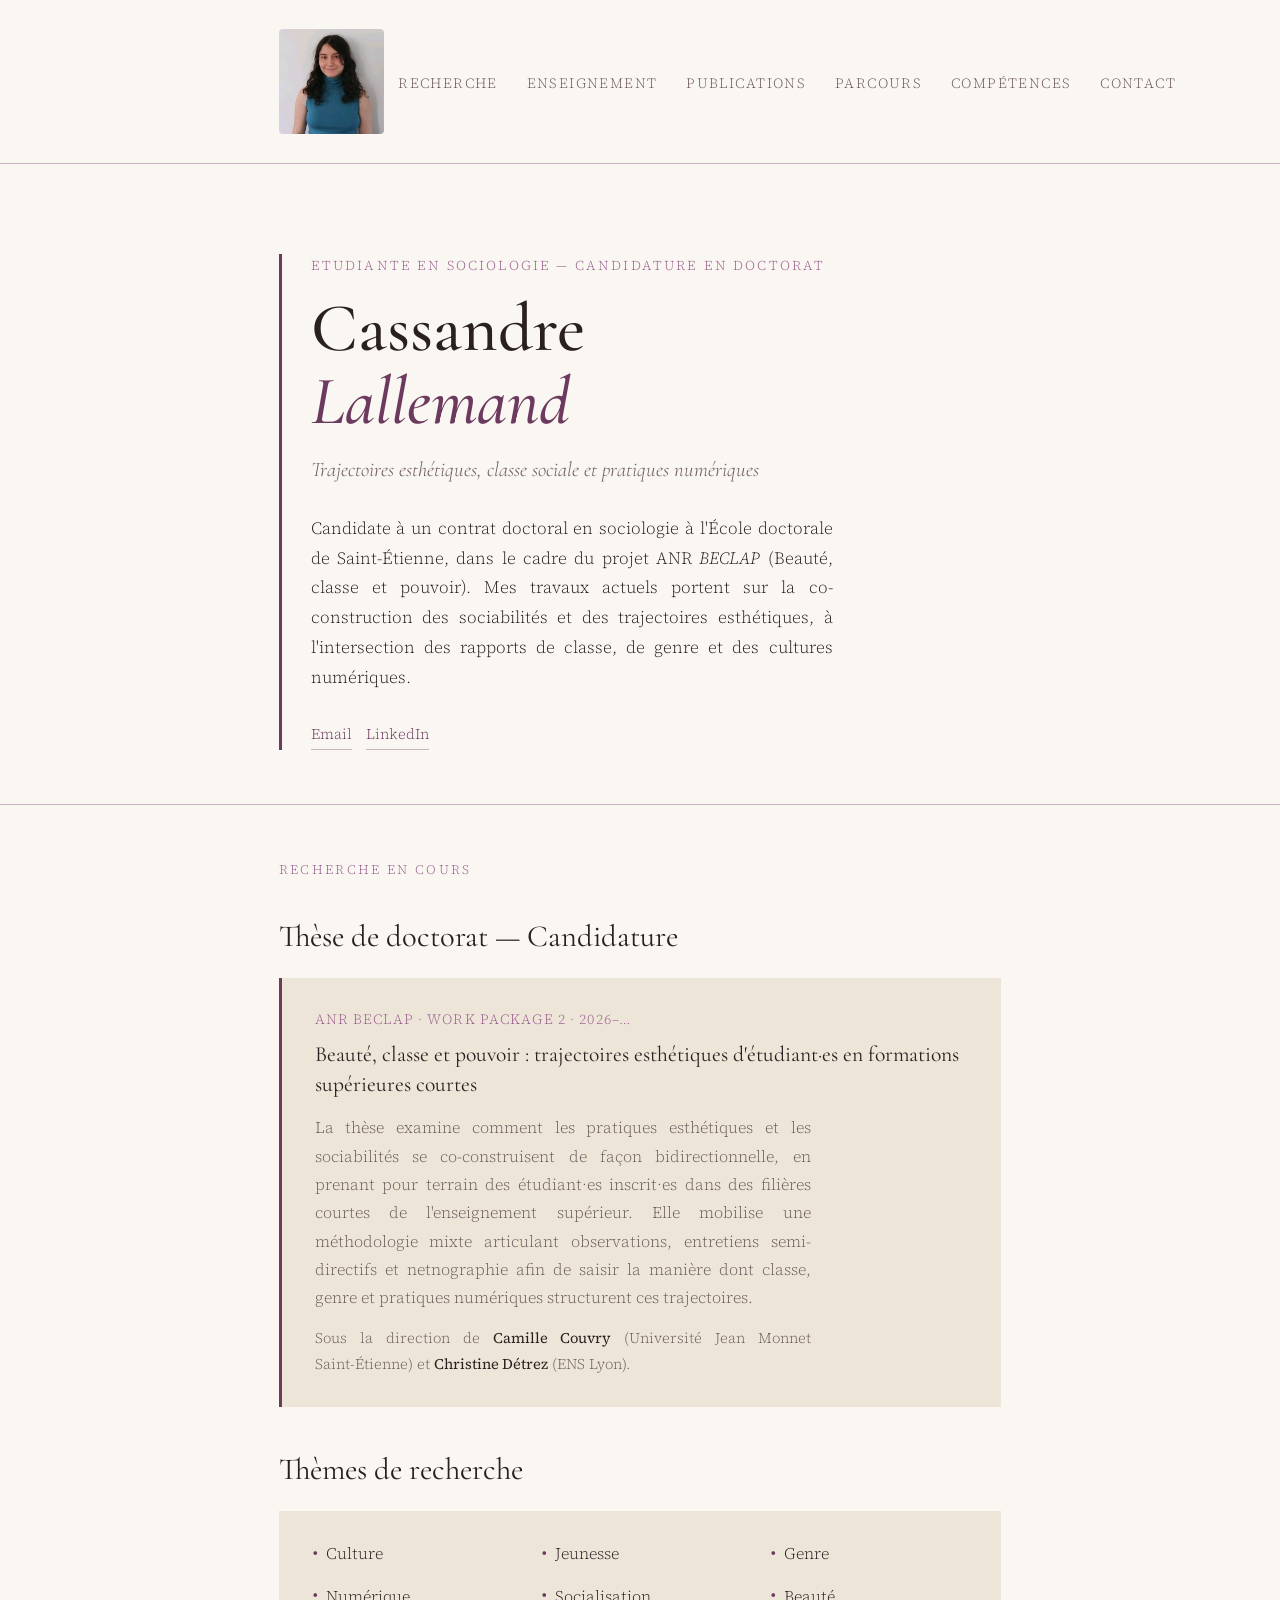
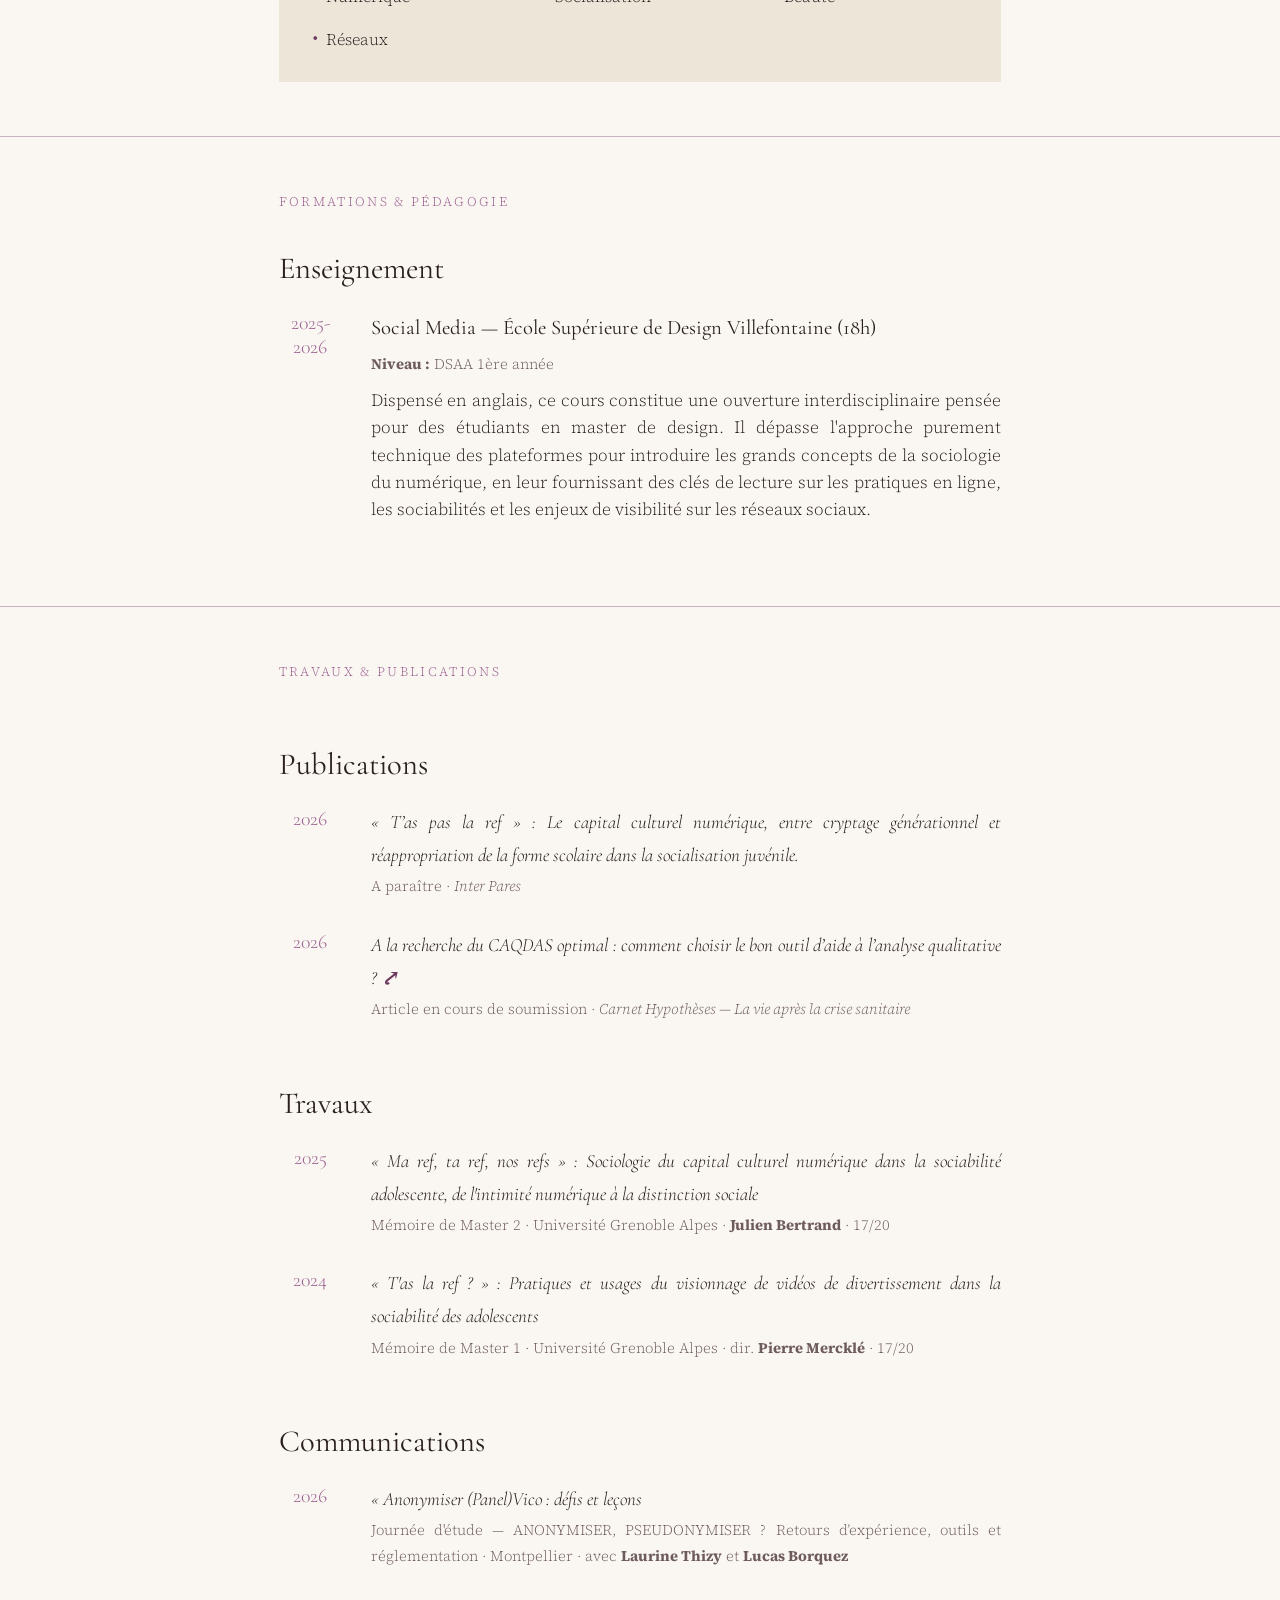
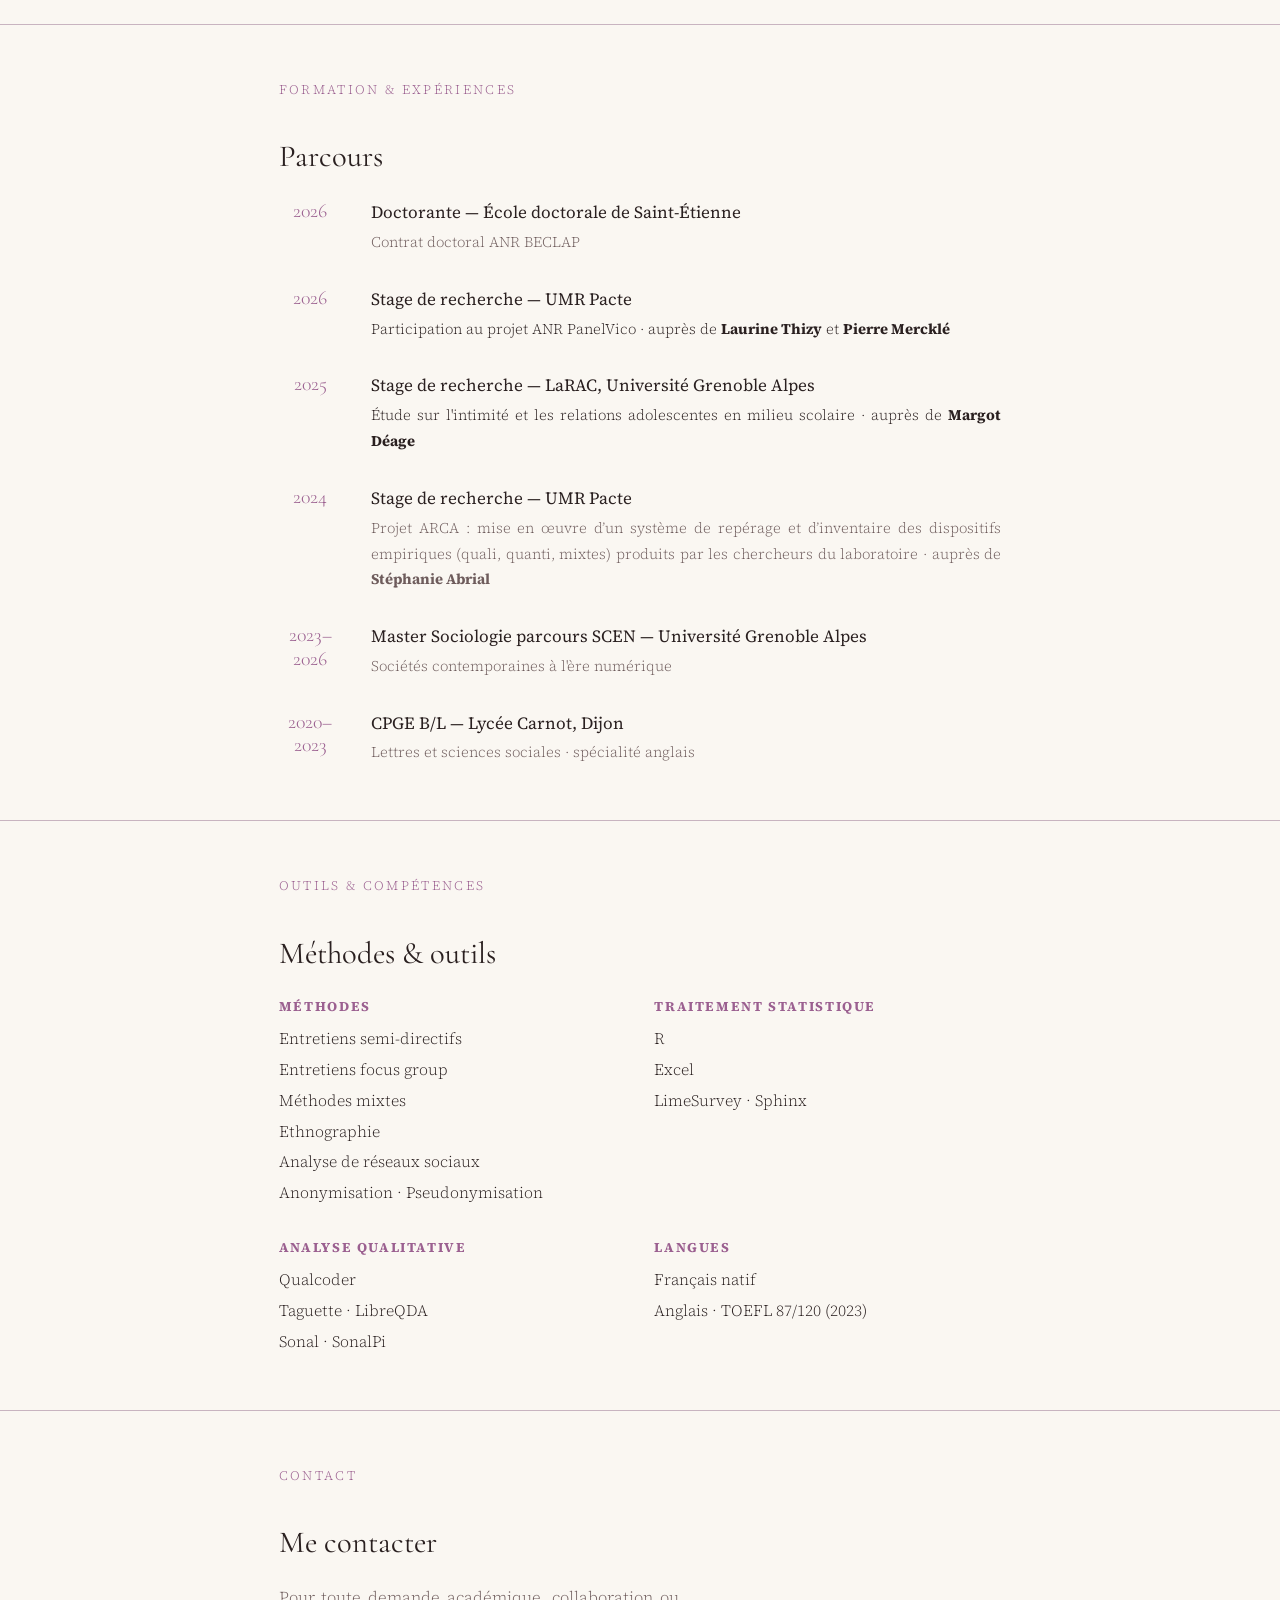
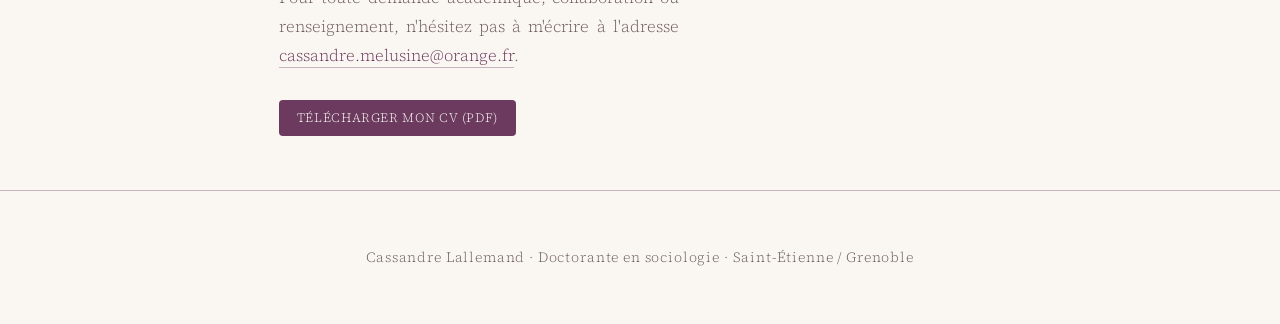
==== commit 36c478e4: "modification projet de thèse" ====
--- a/index.html
+++ b/index.html
@@ -34,13 +34,13 @@
     <div class="container">
       <div class="hero-inner">
         <div class="hero-text">
-          <p class="hero-label">Sociologue — Doctorante</p>
+          <p class="hero-label">Etudiante en sociologie — Candidature en doctorat</p>
           <h1>Cassandre<br /><em>Lallemand</em></h1>
           <p class="hero-tagline">
             Trajectoires esthétiques, classe sociale et pratiques numériques
           </p>
           <p class="hero-bio">
-            Doctorante en sociologie à l'École doctorale de Saint-Étienne, dans le cadre du projet ANR <em>BECLAP</em> (Beauté, classe et pouvoir). Mes travaux actuels portent sur la co-construction des sociabilités et des trajectoires esthétiques, à l'intersection des rapports de classe, de genre et des cultures numériques.
+            Candidate à un contrat doctoral en sociologie à l'École doctorale de Saint-Étienne, dans le cadre du projet ANR <em>BECLAP</em> (Beauté, classe et pouvoir). Mes travaux actuels portent sur la co-construction des sociabilités et des trajectoires esthétiques, à l'intersection des rapports de classe, de genre et des cultures numériques.
           </p>
           <div class="hero-contact">
            <a href="mailto:votre.email@exemple.com">Email</a>
@@ -56,7 +56,7 @@
   <section id="recherche">
     <div class="container">
       <p class="section-eyebrow">Recherche en cours</p>
-      <h2>Thèse de doctorat</h2>
+      <h2>Thèse de doctorat — Candidature</h2>
       <div class="thesis-card">
         <p class="card-meta">ANR BECLAP · Work Package 2 · 2026–…</p>
         <h3>
@@ -68,8 +68,8 @@
           La thèse examine comment les pratiques esthétiques et les sociabilités
           se co-construisent de façon bidirectionnelle, en prenant pour terrain
           des étudiant·es inscrit·es dans des filières courtes de l'enseignement
-          supérieur. Elle mobilise une méthodologie mixte articulant ethnographie,
-          entretiens semi-directifs et analyse de réseaux sociaux, afin de saisir
+          supérieur. Elle mobilise une méthodologie mixte articulant observations,
+          entretiens semi-directifs et netnographie afin de saisir
           la manière dont classe, genre et pratiques numériques structurent ces
           trajectoires.
         </p>
@@ -321,7 +321,7 @@
         <a href="mailto:cassandre.melusine@orange.fr" style="color: var(--clr-bordeaux); text-decoration: none; border-bottom: 1px solid var(--clr-rule);">cassandre.melusine@orange.fr</a>.
       </p>
       
-     <a href="CV_Cassandre_Lallemand.pdf" download="CV_Cassandre_Lallemand.pdf" target="_blank" class="btn-download">
+     <a href="documents/CV_ Cassandre_Lallemand.pdf" target="_blank"rel="noopener" class="btn-download" download>
   Télécharger mon CV (PDF)
 </a>
     </div>
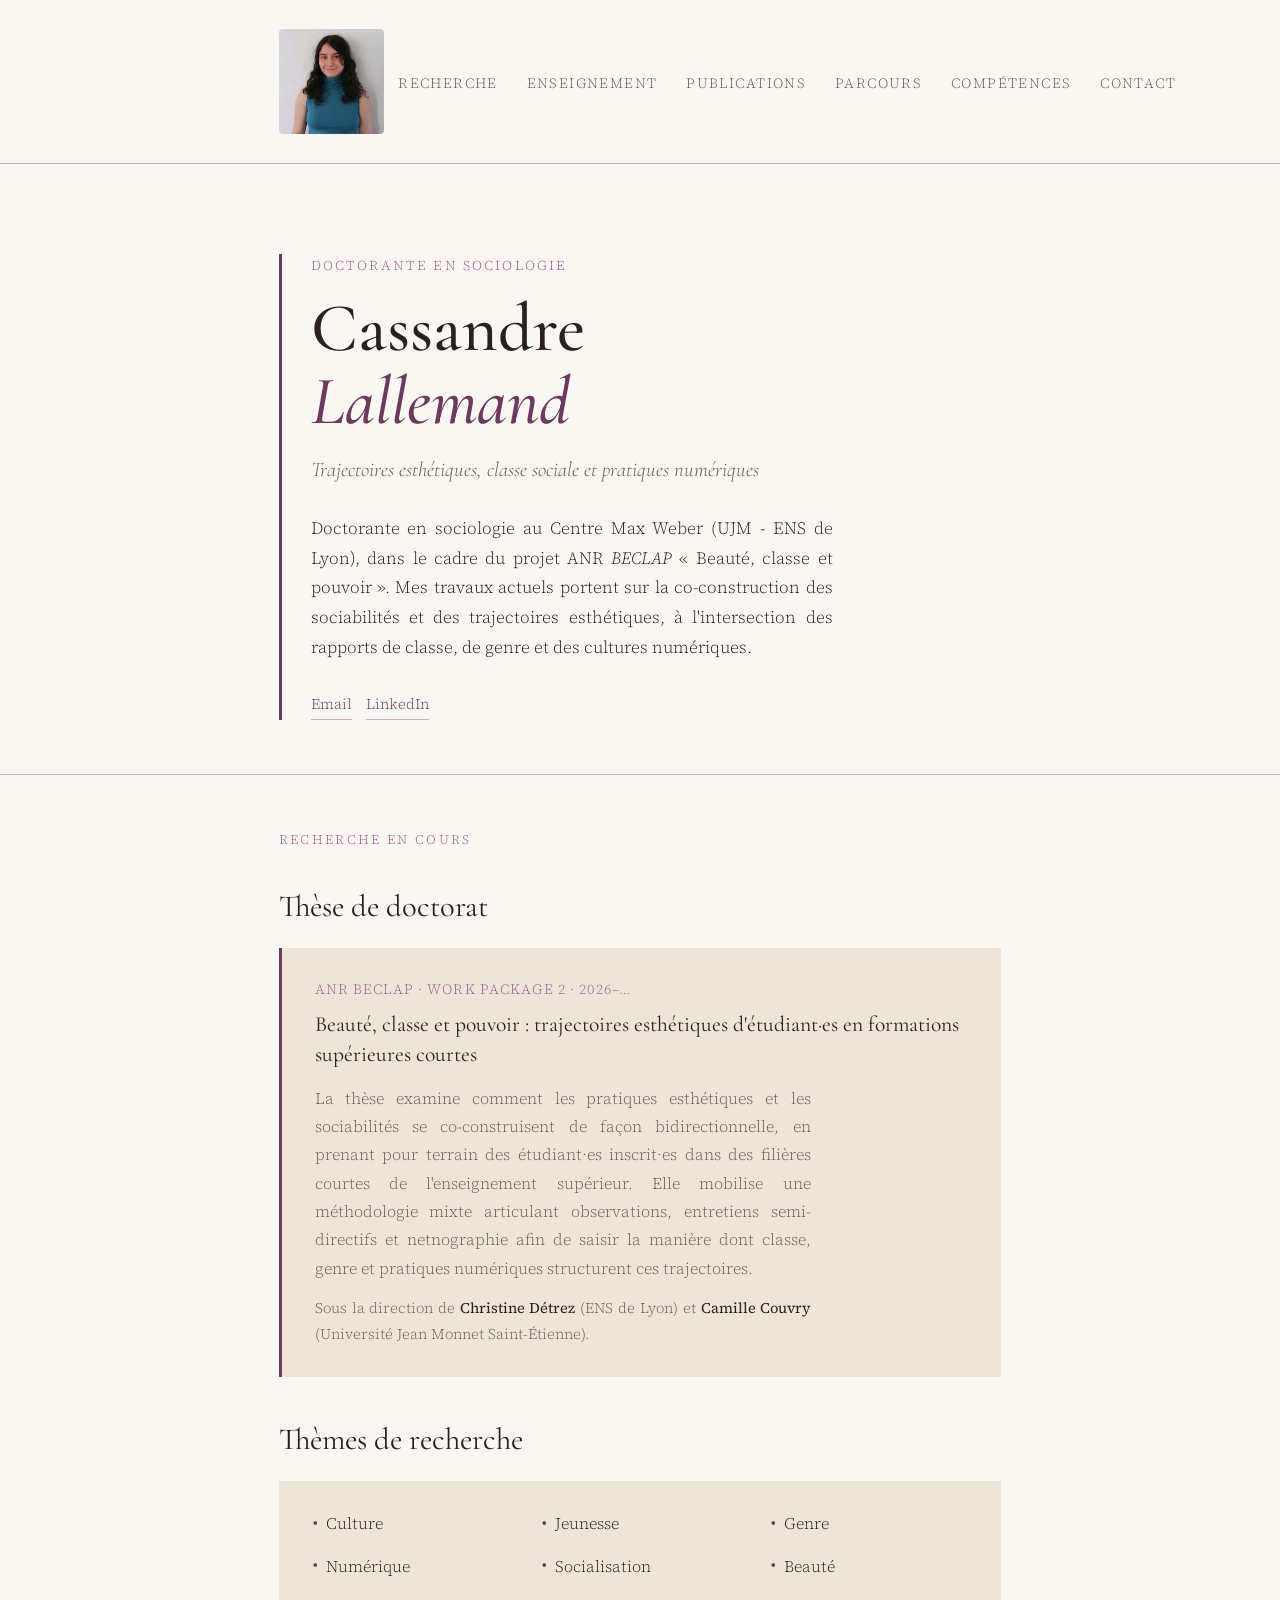
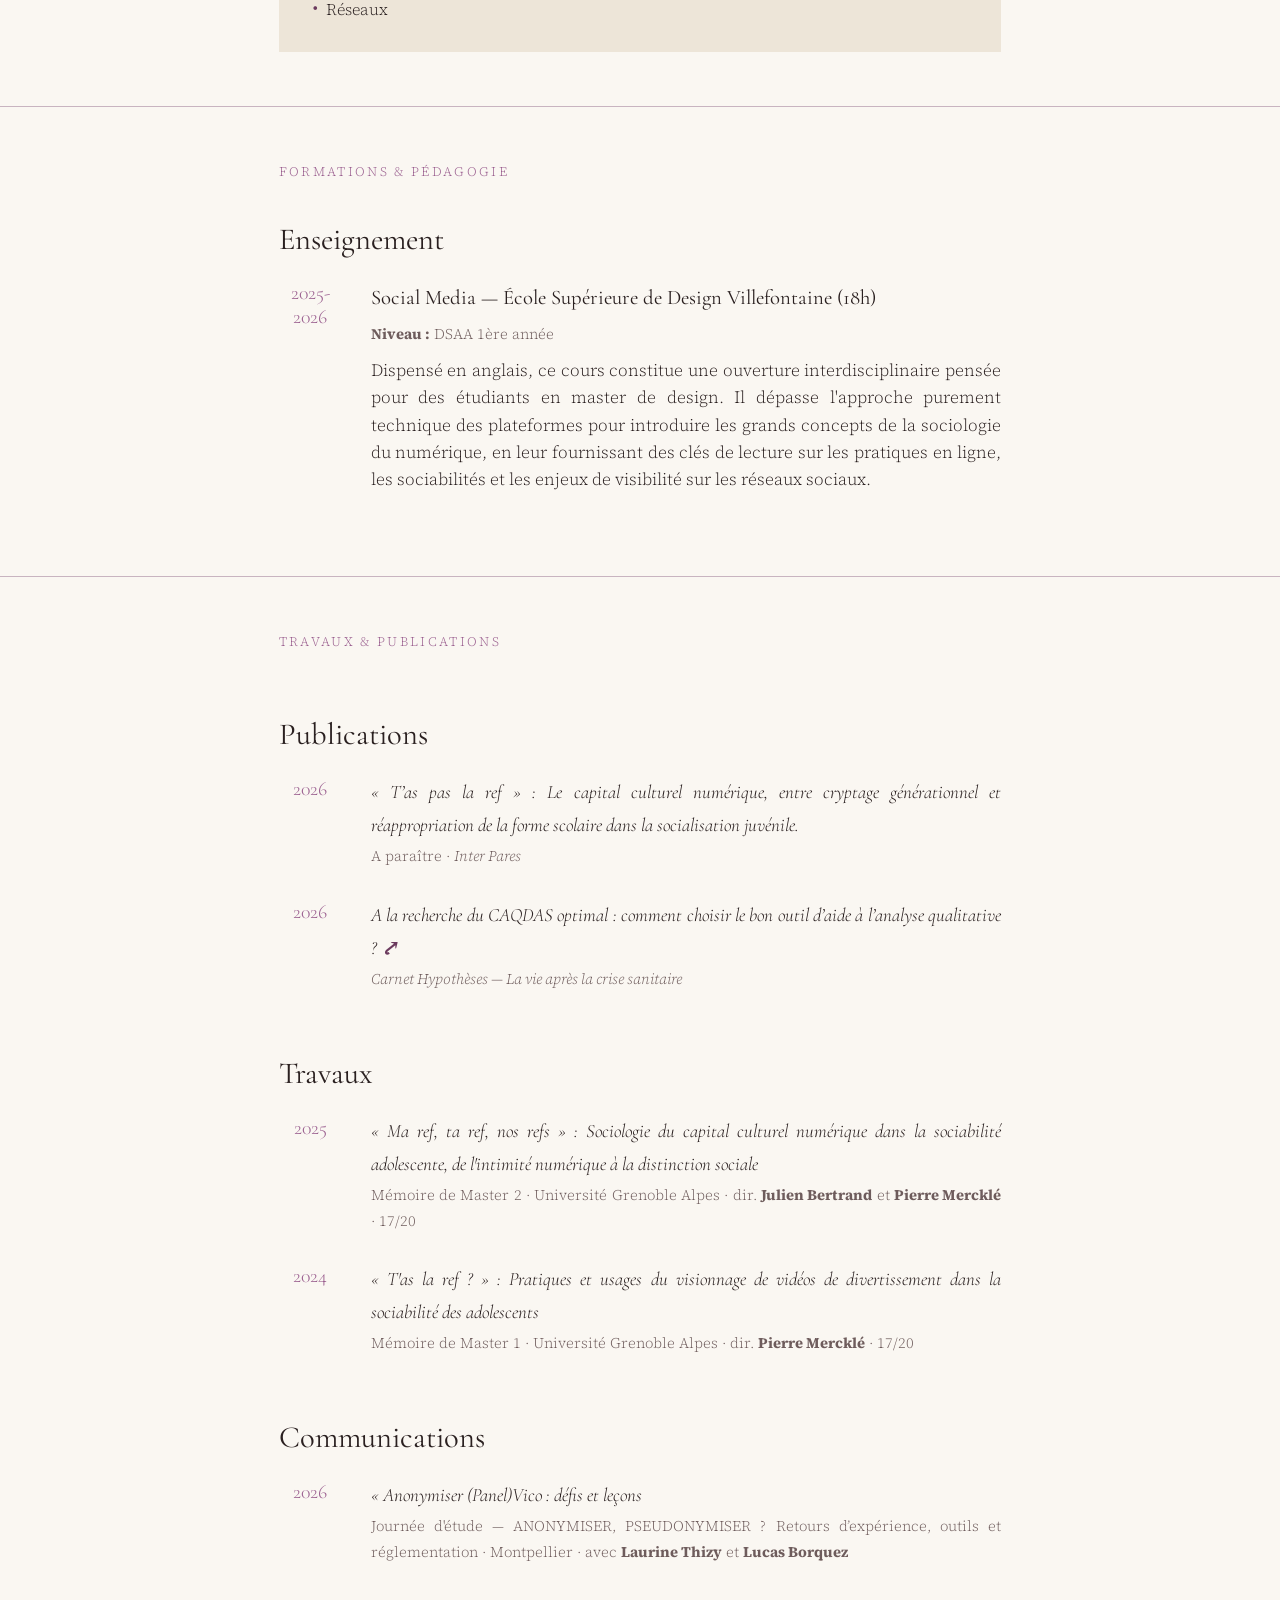
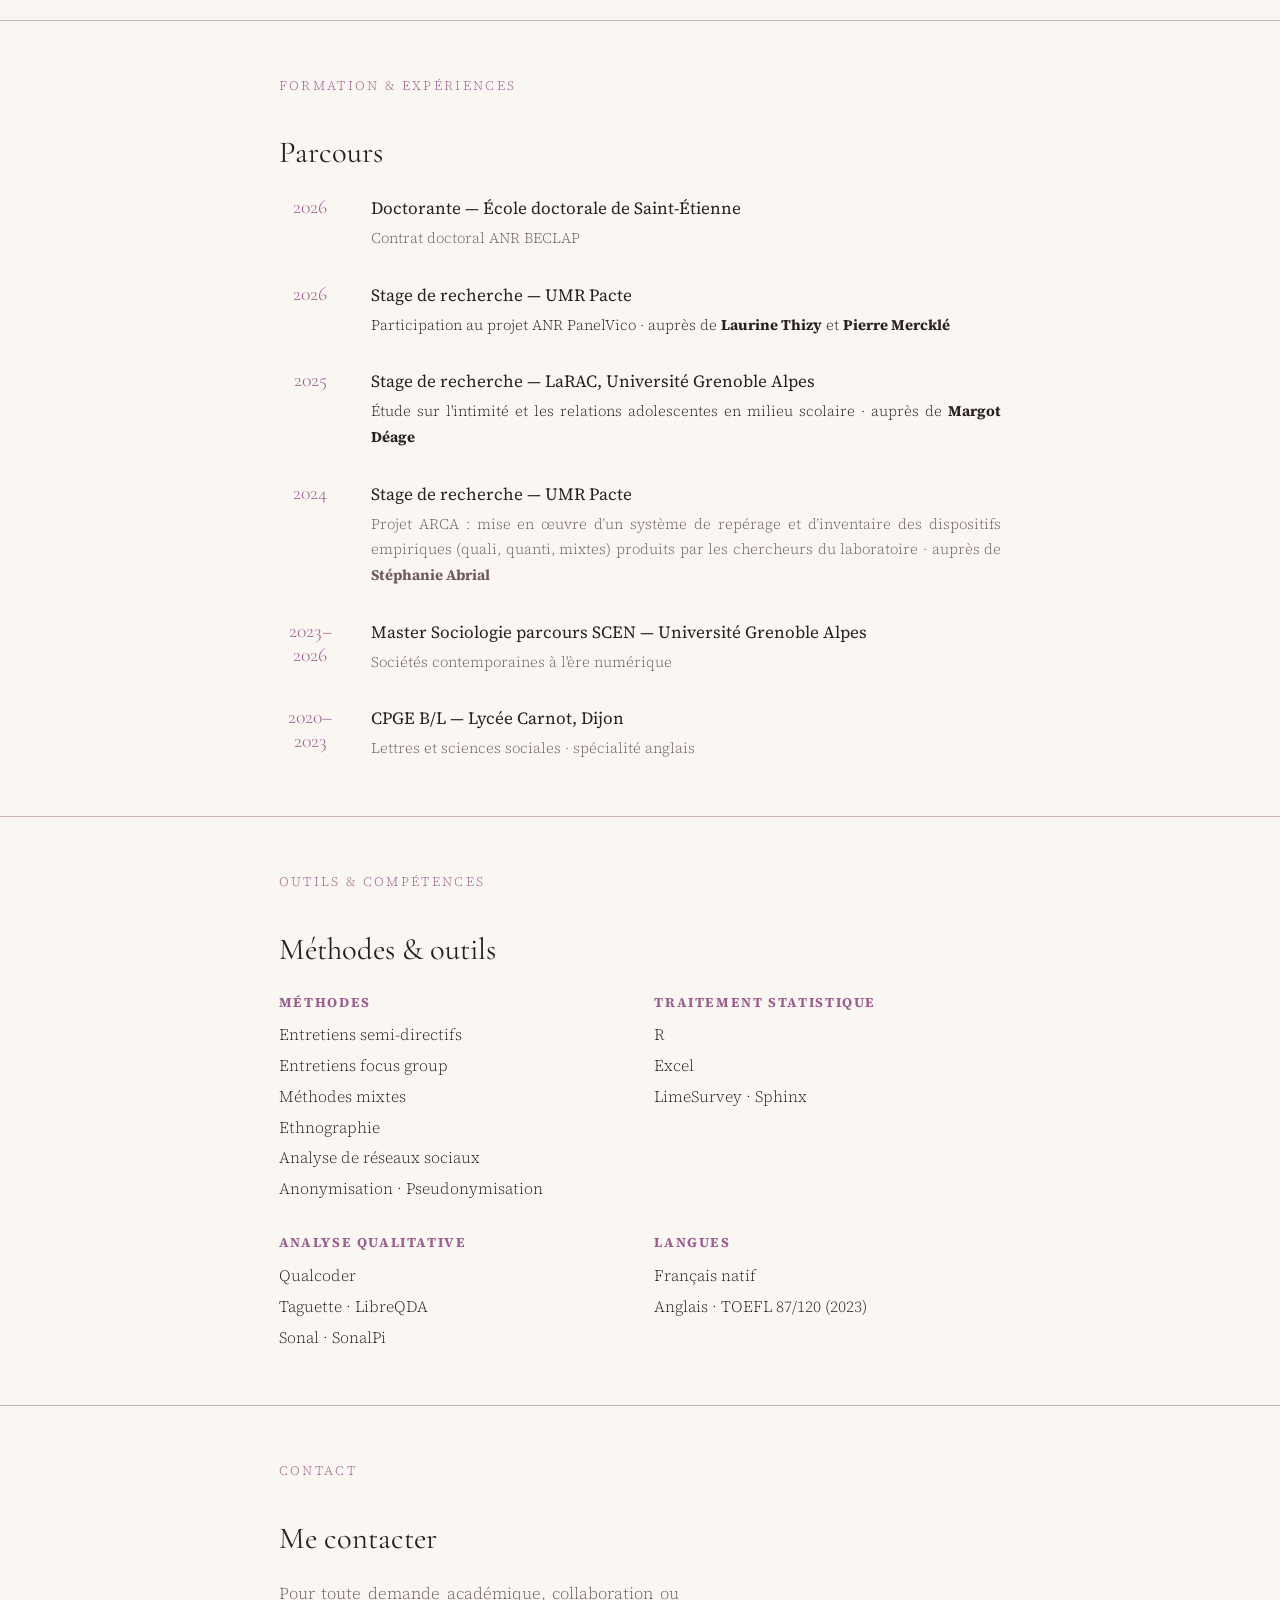
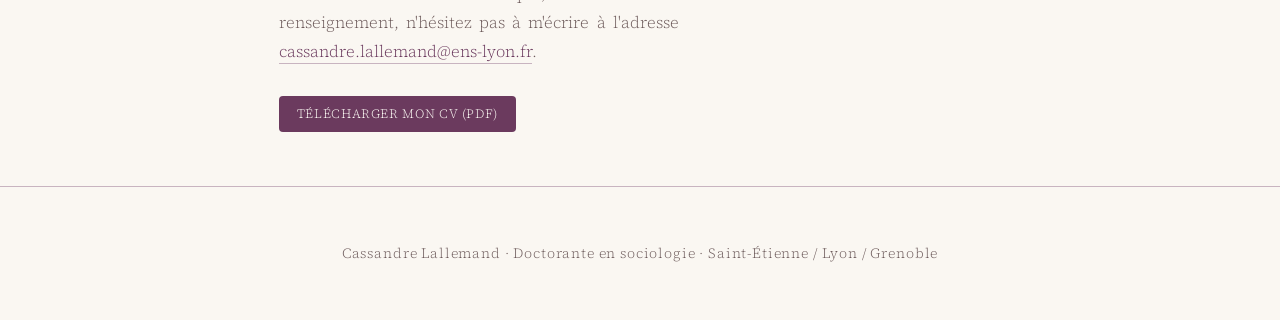
==== commit f2514725: "mise à jour rentrée" ====
--- a/index.html
+++ b/index.html
@@ -34,16 +34,16 @@
     <div class="container">
       <div class="hero-inner">
         <div class="hero-text">
-          <p class="hero-label">Etudiante en sociologie — Candidature en doctorat</p>
+          <p class="hero-label">Doctorante en sociologie</p>
           <h1>Cassandre<br /><em>Lallemand</em></h1>
           <p class="hero-tagline">
             Trajectoires esthétiques, classe sociale et pratiques numériques
           </p>
           <p class="hero-bio">
-            Candidate à un contrat doctoral en sociologie à l'École doctorale de Saint-Étienne, dans le cadre du projet ANR <em>BECLAP</em> (Beauté, classe et pouvoir). Mes travaux actuels portent sur la co-construction des sociabilités et des trajectoires esthétiques, à l'intersection des rapports de classe, de genre et des cultures numériques.
+            Doctorante en sociologie au Centre Max Weber (UJM - ENS de Lyon), dans le cadre du projet ANR <em>BECLAP</em> « Beauté, classe et pouvoir ». Mes travaux actuels portent sur la co-construction des sociabilités et des trajectoires esthétiques, à l'intersection des rapports de classe, de genre et des cultures numériques.
           </p>
           <div class="hero-contact">
-           <a href="mailto:votre.email@exemple.com">Email</a>
+           <a href="mailto:cassandre.lallemand@ens-lyon.fr">Email</a>
             <a href="https://www.linkedin.com/in/cassandre-lallemand-25590733a" target="_blank" rel="noopener noreferrer">LinkedIn</a>
           </div>
 
@@ -56,7 +56,7 @@
   <section id="recherche">
     <div class="container">
       <p class="section-eyebrow">Recherche en cours</p>
-      <h2>Thèse de doctorat — Candidature</h2>
+      <h2>Thèse de doctorat</h2>
       <div class="thesis-card">
         <p class="card-meta">ANR BECLAP · Work Package 2 · 2026–…</p>
         <h3>
@@ -74,8 +74,8 @@
           trajectoires.
         </p>
         <p class="card-supervisors">
-          Sous la direction de <strong>Camille Couvry</strong> (Université Jean Monnet Saint-Étienne)
-          et <strong>Christine Détrez</strong> (ENS Lyon).
+          Sous la direction de <strong>Christine Détrez</strong> (ENS de Lyon)
+          et <strong>Camille Couvry</strong> (Université Jean Monnet Saint-Étienne).
         </p>
       </div>
 
@@ -145,7 +145,6 @@
             </p>
             
             <p class="pub-meta">
-              Article en cours de soumission ·
               <em>Carnet Hypothèses — La vie après la crise sanitaire</em>
             </p>
           </div>
@@ -163,7 +162,7 @@
               <a href="pages/memoire.html" class="test"> « Ma ref, ta ref, nos refs » : Sociologie du capital culturel numérique dans la sociabilité adolescente, de l'intimité numérique à la distinction sociale
                 </a>
               </p>
-            <p class="pub-meta">Mémoire de Master 2 · Université Grenoble Alpes · <strong>Julien Bertrand</strong> · 17/20</p>
+            <p class="pub-meta">Mémoire de Master 2 · Université Grenoble Alpes · dir. <strong>Julien Bertrand</strong> et <strong>Pierre Mercklé</strong> · 17/20</p>
           </div>
         </li>
 
@@ -318,7 +317,7 @@
       <p style="font-size: 0.92rem; color: var(--clr-muted); max-width: 50ch;">
         Pour toute demande académique, collaboration ou renseignement,
         n'hésitez pas à m'écrire à l'adresse
-        <a href="mailto:cassandre.melusine@orange.fr" style="color: var(--clr-bordeaux); text-decoration: none; border-bottom: 1px solid var(--clr-rule);">cassandre.melusine@orange.fr</a>.
+        <a href="mailto:cassandre.lallemand@ens-lyon.fr" style="color: var(--clr-bordeaux); text-decoration: none; border-bottom: 1px solid var(--clr-rule);">cassandre.lallemand@ens-lyon.fr</a>.
       </p>
       
      <a href="documents/CV_ Cassandre_Lallemand.pdf" target="_blank"rel="noopener" class="btn-download" download>
@@ -330,7 +329,7 @@
   <!-- ── Footer ── -->
   <footer>
     <div class="container">
-      Cassandre Lallemand · Doctorante en sociologie · Saint-Étienne / Grenoble
+      Cassandre Lallemand · Doctorante en sociologie · Saint-Étienne / Lyon / Grenoble
     </div>
   </footer>
 
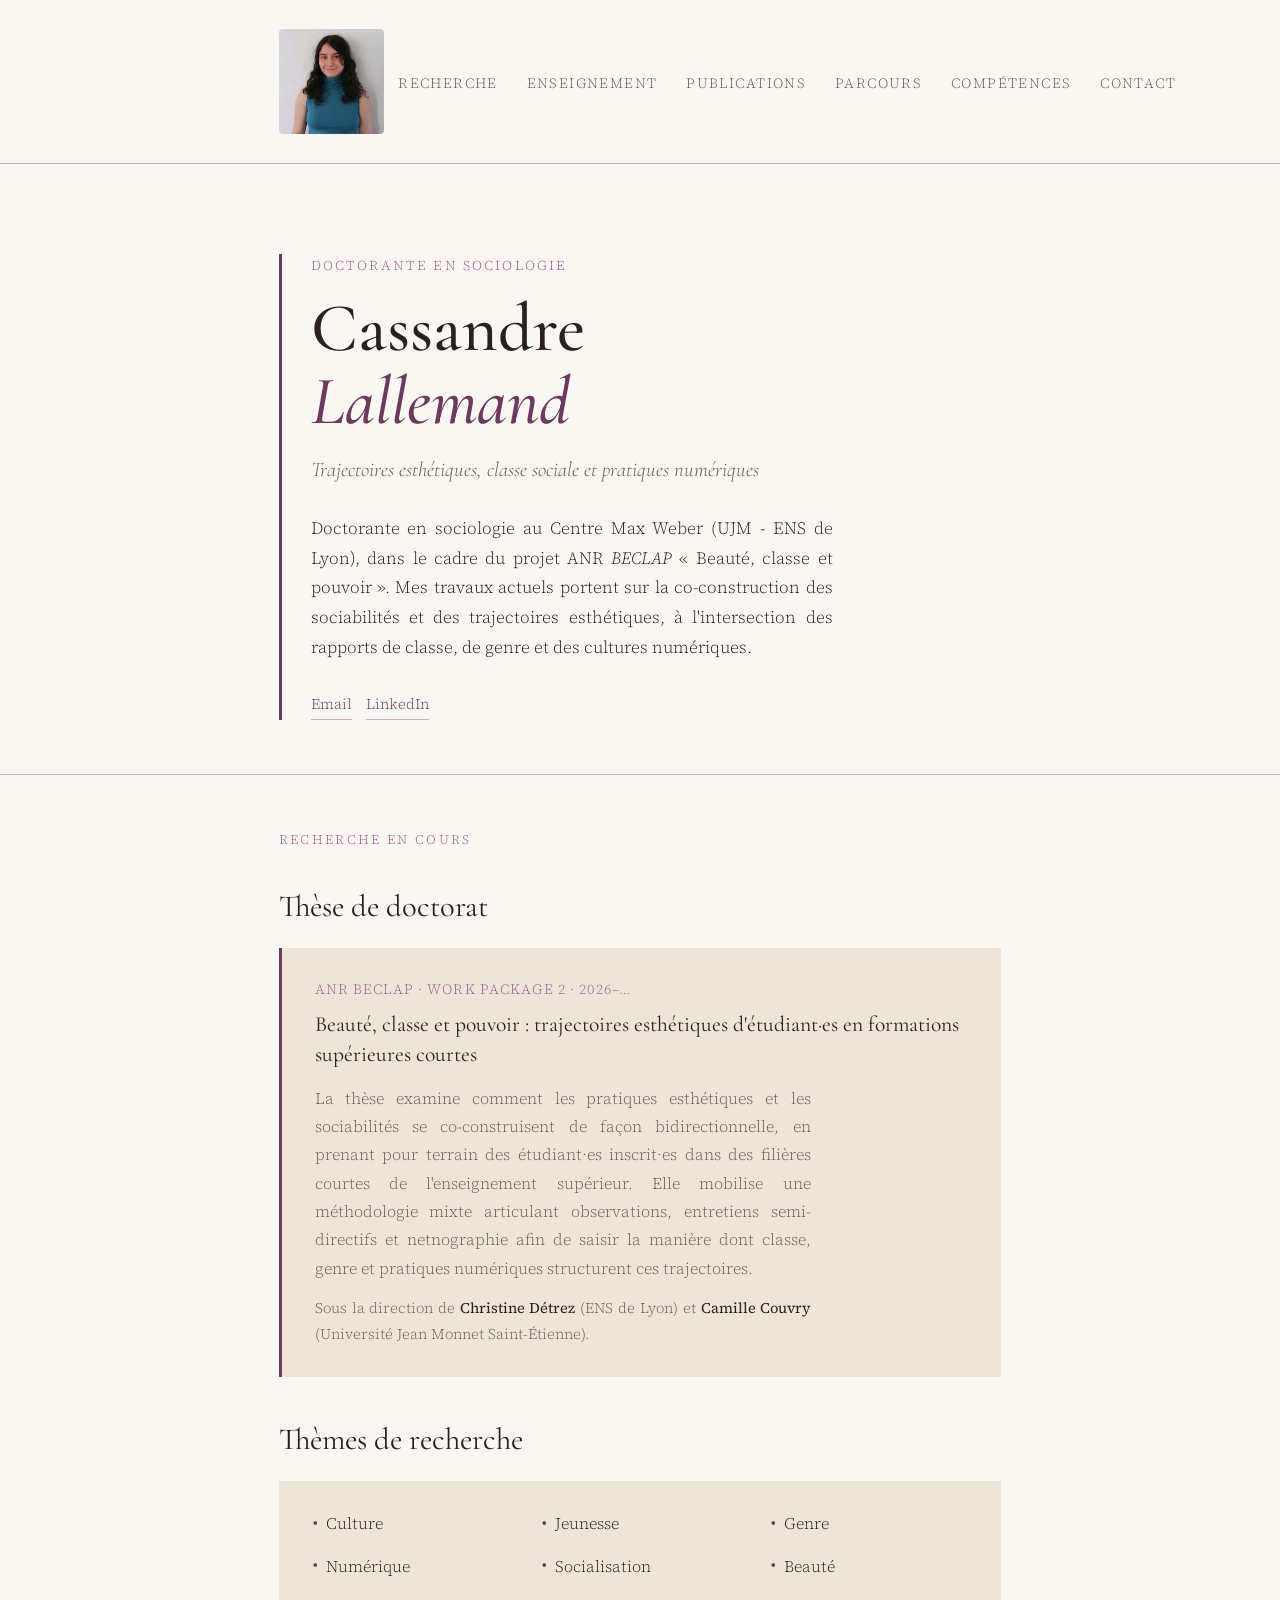
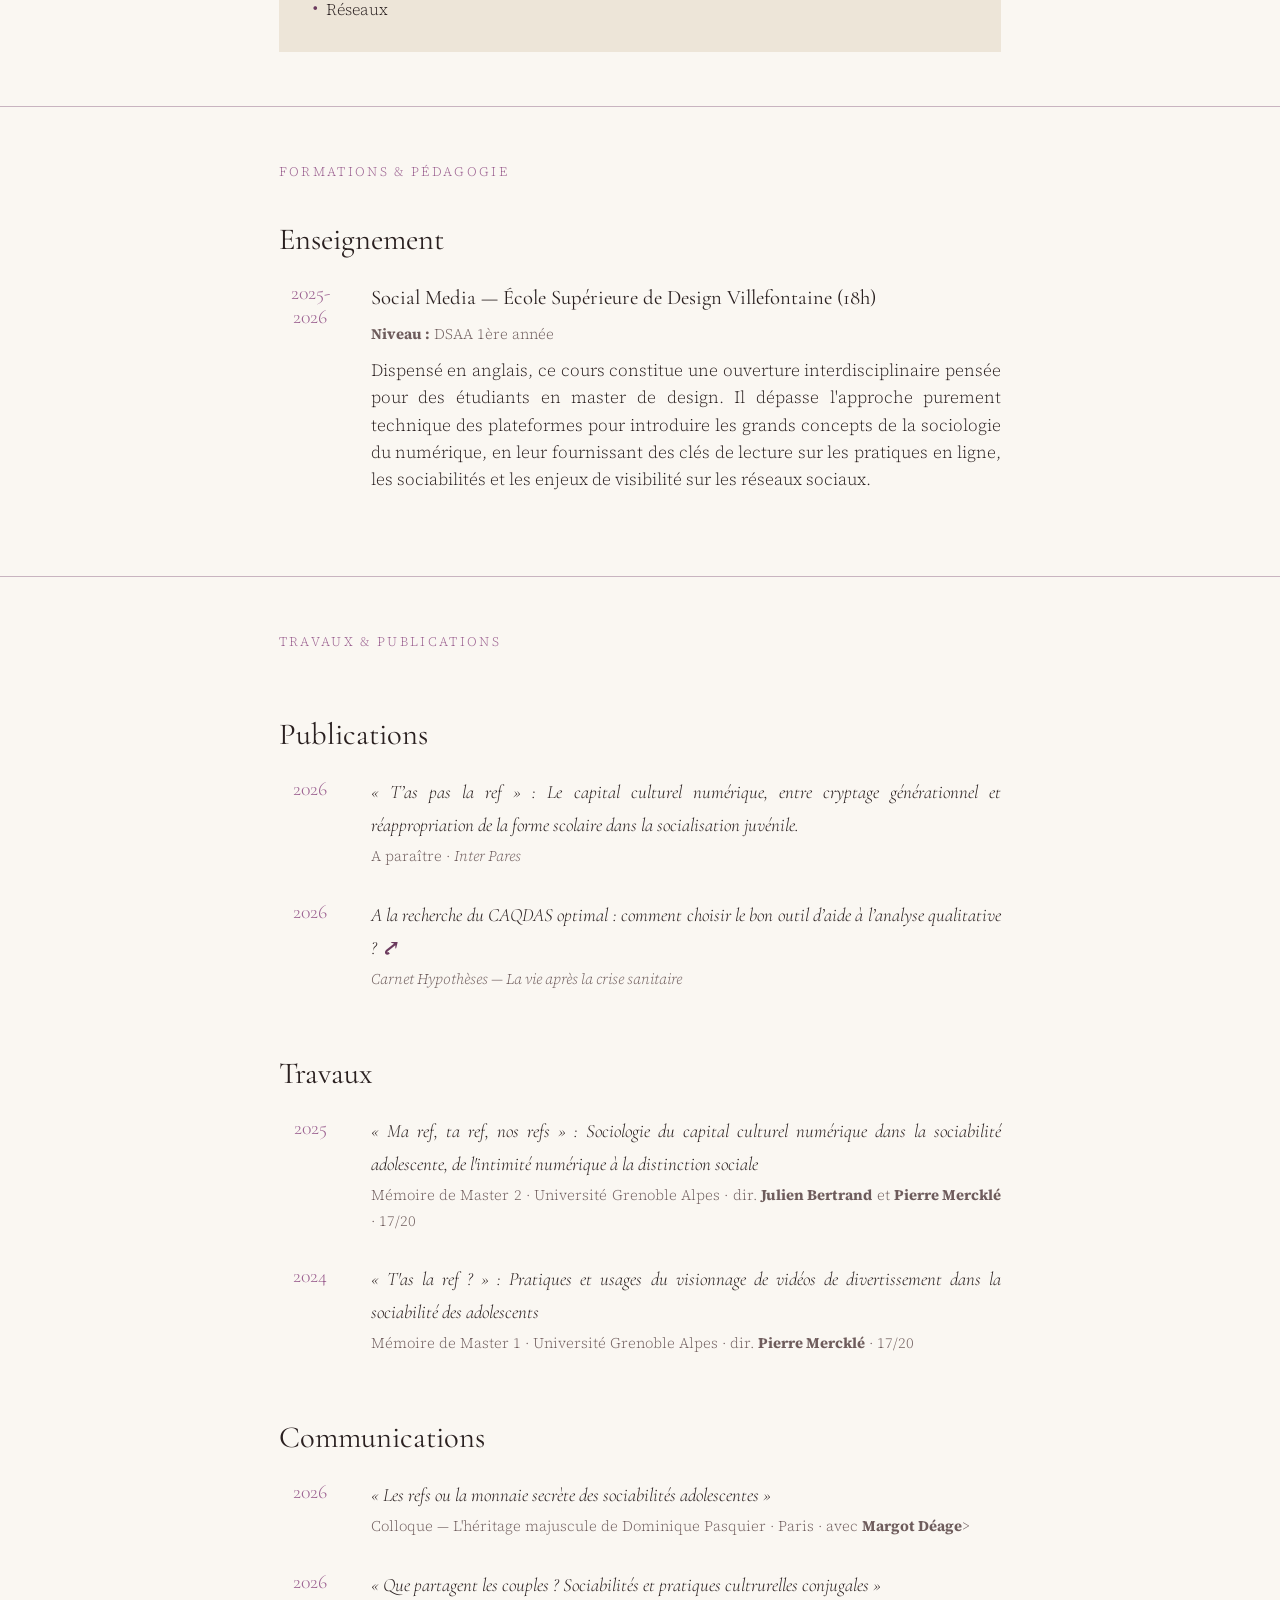
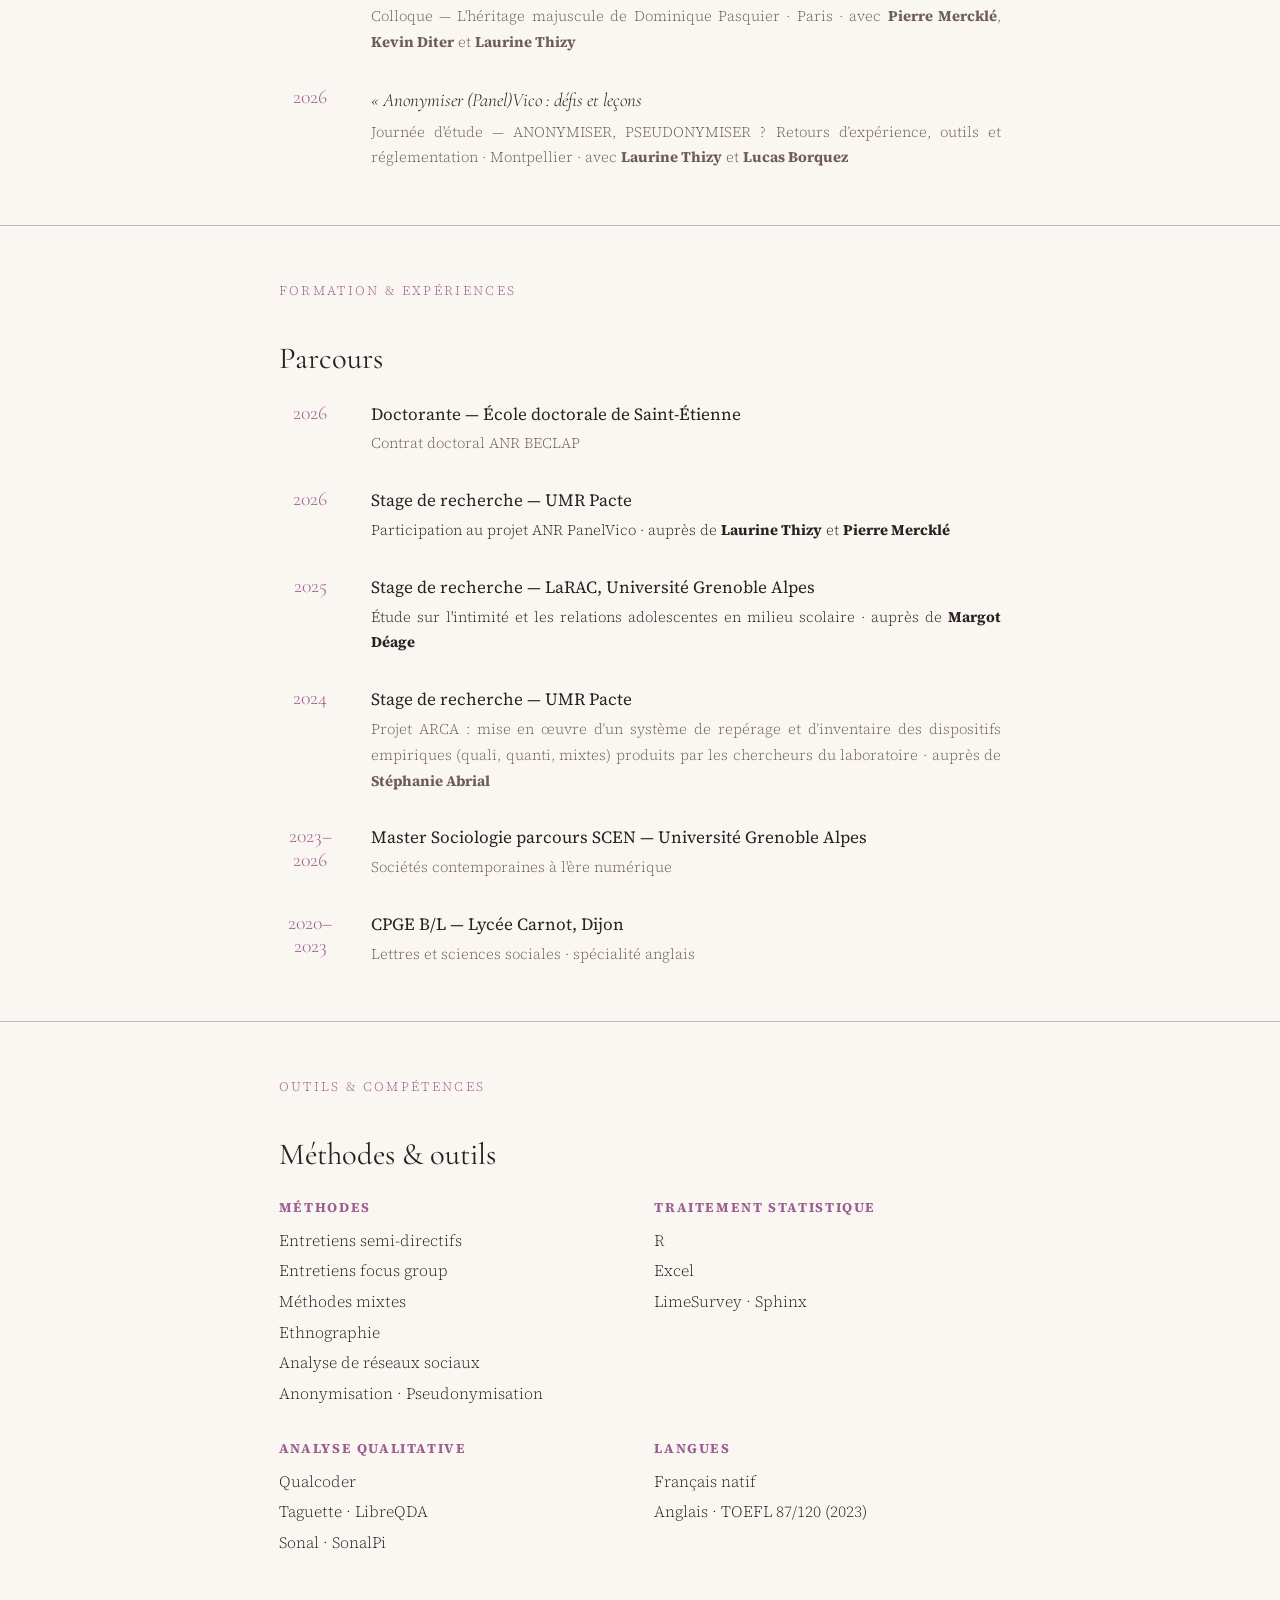
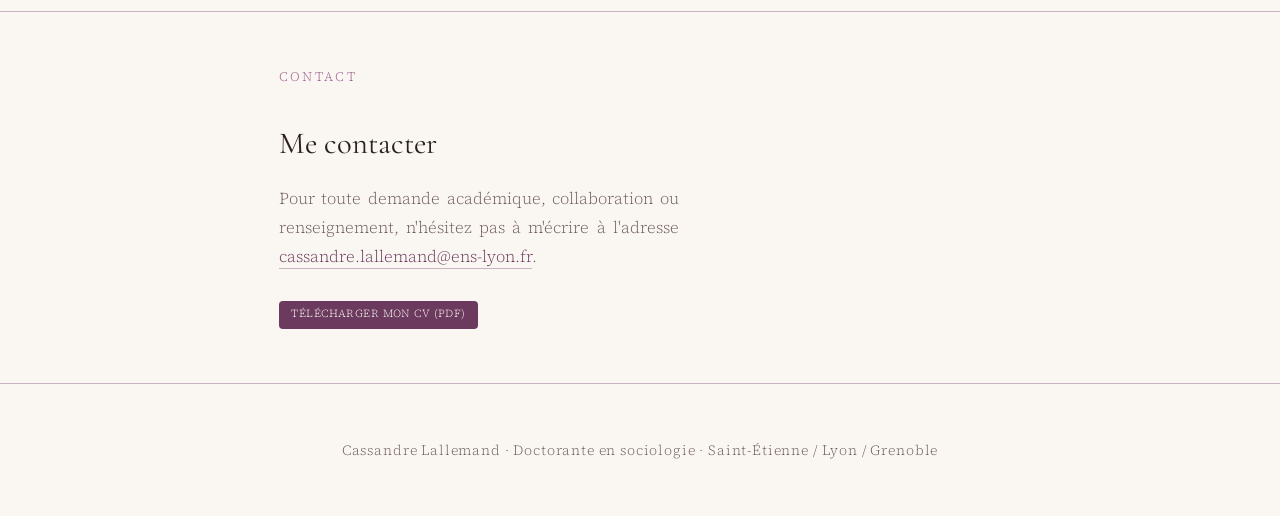
==== commit cee1f725: "Ajout de deux pages, ajustement logos" ====
--- a/index.html
+++ b/index.html
@@ -181,6 +181,28 @@
       <h2>Communications</h2>
              <ul class="pub-list">
       <!-- Journées d'étude -->
+       <li class="pub-item">
+          <span class="pub-year">2026</span>
+          <div class="pub-body">
+            <p class="pub-title">
+              <a href="pages/Pasquier_refs.html" class="test"> « Les refs ou la monnaie secrète des sociabilités adolescentes » 
+                </a>
+              </p>
+            <p class="pub-meta">Colloque — L'héritage majuscule de Dominique Pasquier · Paris · avec <strong>Margot Déage</strong>></p>
+          </div>
+        </li>
+
+         <li class="pub-item">
+          <span class="pub-year">2026</span>
+          <div class="pub-body">
+            <p class="pub-title">
+              <a href="pages/Pasquier_couples.html" class="test"> « Que partagent les couples ? Sociabilités et pratiques cultrurelles conjugales » 
+                </a>
+              </p>
+            <p class="pub-meta">Colloque — L'héritage majuscule de Dominique Pasquier · Paris · avec <strong>Pierre Mercklé</strong>, <strong>Kevin Diter</strong> et <strong>Laurine Thizy</strong></p>
+          </div>
+        </li>
+
         <li class="pub-item">
           <span class="pub-year">2026</span>
           <div class="pub-body">
@@ -191,7 +213,6 @@
             <p class="pub-meta">Journée d'étude — ANONYMISER, PSEUDONYMISER ? Retours d’expérience, outils et réglementation · Montpellier · avec <strong>Laurine Thizy</strong> et <strong>Lucas Borquez</strong></p>
           </div>
         </li>
-
 
       </ul>
     </div>
--- a/style.css
+++ b/style.css
@@ -495,6 +495,11 @@
         height: auto;
         display: block;
         border-radius: 4px;
+    }
+
+        .header-logo .logo-cmw {
+        max-width: 250px;
+        margin-bottom: -0.6rem; /* à ajuster */
     }
 }
 
@@ -594,4 +599,36 @@
     background-color: var(--clr-bordeaux-light);
     color: #FAF7F2 !important;
     text-decoration: none;
-}+}
+
+/* ── Programme d'événement (PDF) ─────────────────────── */
+.programme-embed {
+    margin-top: var(--space-m);
+    border: 1px solid var(--clr-rule);
+    background: var(--clr-beige);
+    padding: var(--space-s);
+    border-radius: 4px;
+}
+
+.programme-embed object {
+    display: block;
+    width: 100%;
+    height: 720px;
+    border: 0;
+}
+
+@media (max-width: 767px) {
+    .programme-embed { display: none; }
+}
+
+/* Programme replié : resserre l'espace avec la section suivante */
+#programme {
+    padding-bottom: 0;
+}
+
+/* Bouton CV (index) : version réduite */
+#contact .btn-download {
+    padding: 0.25rem 0.7rem;
+    font-size: 0.6rem;
+    letter-spacing: 0.04em;
+}
